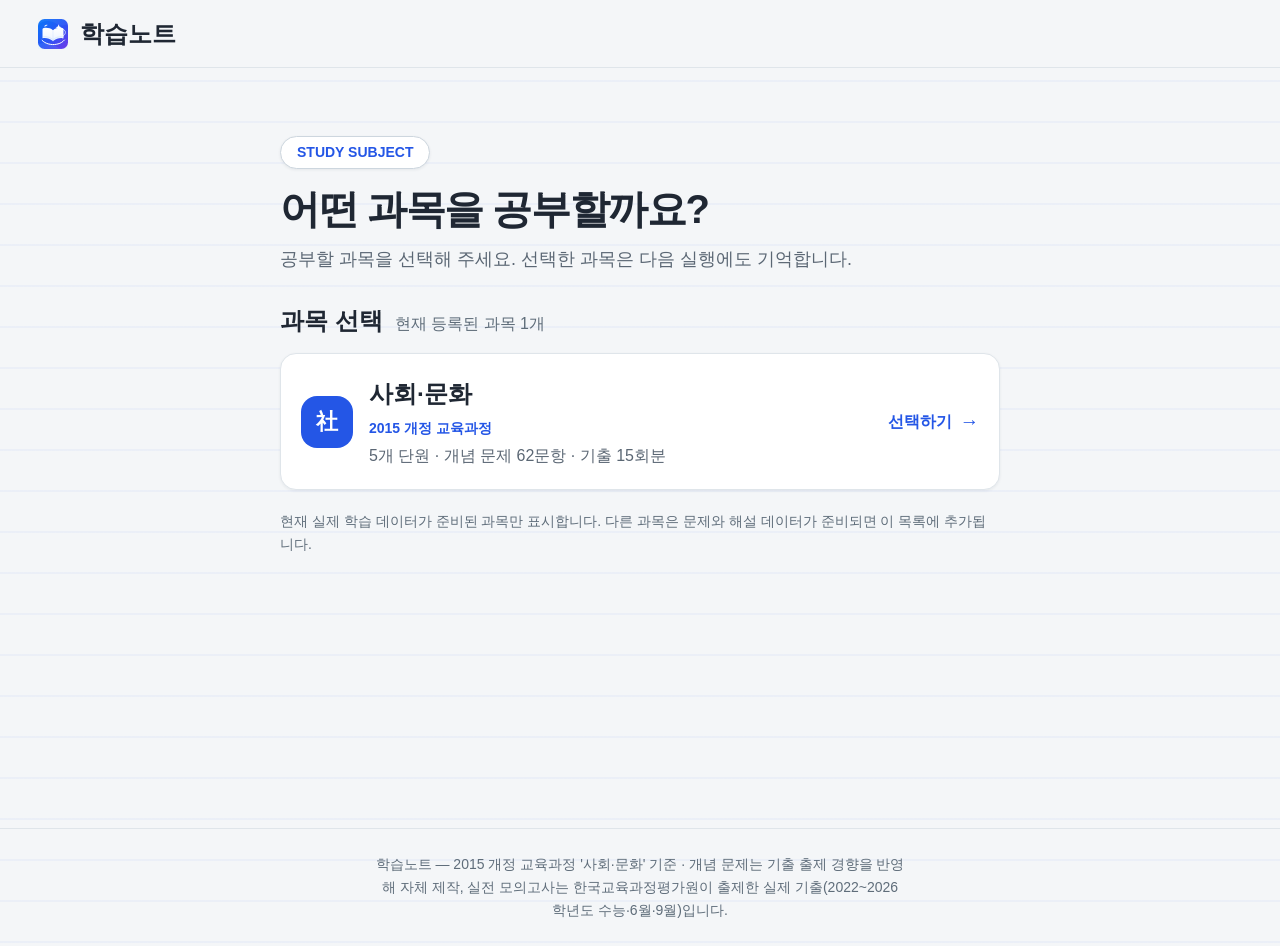
==== index.html @ f1887c7b "Build standalone local study app" ====
<!DOCTYPE html>
<html lang="ko">
<head>
<meta charset="UTF-8" />
<meta name="viewport" content="width=device-width, initial-scale=1.0" />
<title>학습노트</title>
<meta name="app-runtime" content="local-static-files-no-network-api" />
<meta name="description" content="사회·문화 수능 대비 단원별 개념 문제 연습 사이트. 기출 스타일 5지선다 문제와 상세 해설, 오답 노트, 단원별 개념 정리 제공." />
<meta name="theme-color" content="#2456E6" />
<meta name="application-name" content="학습노트" />
<meta name="mobile-web-app-capable" content="yes" />
<meta name="apple-mobile-web-app-capable" content="yes" />
<meta name="apple-mobile-web-app-title" content="학습노트" />
<link rel="icon" type="image/svg+xml" href="assets/app-icon.svg" />
<link rel="apple-touch-icon" href="assets/app-icon-192.png" />
<link rel="manifest" href="manifest.webmanifest?v=20261116-name-2" />
<link rel="stylesheet" href="css/style.css" />
</head>
<body>
<a class="skip" href="#main">본문으로 건너뛰기</a>
<header class="site-header">
  <div class="header-inner">
    <a class="logo" href="#" data-nav="home" aria-label="홈으로">
      <img src="assets/app-icon.svg" width="30" height="30" alt="" aria-hidden="true" />
      <span class="logo-text">학습노트</span>
    </a>
    <nav class="gnb" aria-label="주요 메뉴">
      <button class="gnb-btn" data-nav="home" type="button">문제 풀기</button>
      <button class="gnb-btn" data-nav="subject-select" type="button">과목 변경</button>
      <button class="gnb-btn" data-nav="exam" type="button">실전 모의고사</button>
      <button class="gnb-btn" data-nav="game" type="button">지식의 탑</button>
      <button class="gnb-btn" data-nav="concepts" type="button">개념 정리</button>
      <button class="gnb-btn" data-nav="wrong" type="button">오답 노트 <span class="wrong-count" id="wrongCountBadge" hidden>0</span></button>
    </nav>
  </div>
</header>

<main id="main" class="container">
  <!-- 첫 진입 과목 선택 -->
  <section id="view-subject-select" class="view" aria-label="과목 선택" hidden></section>
  <!-- 홈: 단원 선택 -->
  <section id="view-home" class="view" aria-label="홈"></section>
  <!-- 퀴즈 진행 -->
  <section id="view-quiz" class="view" aria-label="문제 풀이" hidden></section>
  <!-- 결과 -->
  <section id="view-result" class="view" aria-label="결과" hidden></section>
  <!-- 실전 모의고사: 시험지 목록 -->
  <section id="view-exam" class="view" aria-label="실전 모의고사" hidden></section>
  <!-- 실전 모의고사: 응시 -->
  <section id="view-examrun" class="view" aria-label="모의고사 응시" hidden></section>
  <!-- 실전 모의고사: 결과 -->
  <section id="view-examresult" class="view" aria-label="모의고사 결과" hidden></section>
  <!-- 학습 게임: 지식의 탑 -->
  <section id="view-game" class="view" aria-label="지식의 탑 게임" hidden></section>
  <!-- 개념 정리 -->
  <section id="view-concepts" class="view" aria-label="개념 정리" hidden></section>
  <!-- 오답 노트 -->
  <section id="view-wrong" class="view" aria-label="오답 노트" hidden></section>
</main>

<footer class="site-footer">
  <p>학습노트 — 2015 개정 교육과정 '사회·문화' 기준 · 개념 문제는 기출 출제 경향을 반영해 자체 제작, 실전 모의고사는 한국교육과정평가원이 출제한 실제 기출(2022~2026학년도 수능·6월·9월)입니다.</p>
</footer>

<script src="courses/social-culture/content.js"></script>
<script src="js/course-registry.js"></script>
<script src="js/data.js"></script>
<script src="courses/social-culture/assessments.js"></script>
<script src="js/exams.js"></script>
<script src="js/storage.js"></script>
<script src="js/predict.js"></script>
<script src="js/assessment-engine.js"></script>
<script src="js/game.js"></script>
<script src="js/pen-tools.js?v=20261117-ai-report-1"></script>
<script src="js/exam-app.js?v=20261117-manual-grade-1"></script>
<script src="js/app.js"></script>
<script>
if ('serviceWorker' in navigator && (location.protocol === 'https:' || location.hostname === 'localhost' || location.hostname === '127.0.0.1')) {
  window.addEventListener('load', () => {
    navigator.serviceWorker.register('./service-worker.js', { scope: './' })
      .catch(error => console.warn('[PWA] Service worker registration failed:', error));
  }, { once: true });
}
</script>
</body>
</html>
---- css/style.css ----
/* ─── 사회문화 연습장 — 노트형 학습 사이트 테마 ───
   종이 노트 + 형광펜 콘셉트 (연습장 감성) */

:root {
  --text-xs: clamp(0.75rem, 0.7rem + 0.25vw, 0.875rem);
  --text-sm: clamp(0.875rem, 0.8rem + 0.35vw, 1rem);
  --text-base: clamp(1rem, 0.95rem + 0.25vw, 1.125rem);
  --text-lg: clamp(1.125rem, 1rem + 0.75vw, 1.5rem);
  --text-xl: clamp(1.5rem, 1.2rem + 1.25vw, 2.25rem);

  --space-1: 0.25rem; --space-2: 0.5rem; --space-3: 0.75rem;
  --space-4: 1rem; --space-5: 1.25rem; --space-6: 1.5rem;
  --space-8: 2rem; --space-10: 2.5rem; --space-12: 3rem; --space-16: 4rem;

  /* 노트 페이퍼 톤 */
  --color-bg: #f4f6f8;          /* 노트 뒷면 */
  --color-surface: #ffffff;      /* 종이 */
  --color-surface-2: #fbfcfd;
  --color-surface-offset: #eef1f4;
  --color-divider: #dfe5ea;
  --color-border: #cdd6de;
  --color-text: #1f2733;
  --color-text-muted: #5b6774;
  --color-text-faint: #5f6d7a;
  --color-text-inverse: #f8fafc;

  /* 형광펜 블루 */
  --color-primary: #2456e6;
  --color-primary-hover: #1c46c4;
  --color-primary-active: #16379b;
  --color-primary-highlight: #e3ecfe;

  --color-success: #1e7a3c;
  --color-success-highlight: #e0f3e6;
  --color-error: #c93838;
  --color-error-highlight: #fbe4e4;
  --color-wrong-badge: #c93838;

  --hl: #ffe57f;               /* 형광펜 노랑 */
  --hl-pink: #ffc0cb;
  --hl-green: #b7f0c2;

  --radius-sm: 0.375rem;
  --radius-md: 0.5rem;
  --radius-lg: 0.75rem;
  --radius-xl: 1rem;

  --transition-interactive: 180ms cubic-bezier(0.16, 1, 0.3, 1);
  --shadow-sm: 0 1px 3px rgba(31, 39, 51, 0.07);
  --shadow-md: 0 4px 14px rgba(31, 39, 51, 0.09);
  --shadow-lg: 0 12px 34px rgba(31, 39, 51, 0.14);

  --content-default: 860px;
  --site-header-height: 68px;
}

/* ─── 기본 스타일 ─── */
*, *::before, *::after { box-sizing: border-box; margin: 0; padding: 0; }
[hidden] { display: none !important; }

html {
  -webkit-text-size-adjust: none; text-size-adjust: none;
  -webkit-font-smoothing: antialiased; -moz-osx-font-smoothing: grayscale;
  text-rendering: optimizeLegibility;
  scroll-padding-top: var(--site-header-height);
}

body {
  min-height: 100dvh;
  padding-top: var(--site-header-height);
  line-height: 1.65;
  font-family: 'Pretendard Variable', Pretendard, -apple-system, 'Apple SD Gothic Neo', 'Malgun Gothic', sans-serif;
  font-size: var(--text-base);
  color: var(--color-text);
  background-color: var(--color-bg);
  /* 노트 줄무늬 */
  background-image: repeating-linear-gradient(
    transparent, transparent 39px,
    rgba(36, 86, 230, 0.045) 39px, rgba(36, 86, 230, 0.045) 41px
  );
}

img, svg { display: block; max-width: 100%; }
button { cursor: pointer; background: none; border: none; font: inherit; color: inherit; }
ul { list-style: none; }
h1, h2, h3, h4 { text-wrap: balance; line-height: 1.2; }
p, li, figcaption { text-wrap: pretty; }

:focus-visible { outline: 2px solid var(--color-primary); outline-offset: 3px; border-radius: var(--radius-sm); }

::selection { background: var(--hl); color: var(--color-text); }

.skip {
  position: absolute; left: -9999px; top: 0;
  background: var(--color-primary); color: #fff;
  padding: var(--space-2) var(--space-4); border-radius: var(--radius-sm);
  z-index: 100;
}
.skip:focus { left: var(--space-4); top: var(--space-4); }

@media (prefers-reduced-motion: reduce) {
  *, *::before, *::after {
    animation-duration: 0.01ms !important;
    animation-iteration-count: 1 !important;
    transition-duration: 0.01ms !important;
  }
}

/* ─── 헤더 ─── */
.site-header {
  /* 문서 스크롤 및 터치 제스처와 분리해 앱 상단바를 항상 같은 위치에 고정합니다. */
  position: fixed; inset: 0 0 auto; width: 100%; height: var(--site-header-height);
  z-index: 50;
  background: rgba(244, 246, 248, 0.96);
  backdrop-filter: blur(10px);
  border-bottom: 1px solid var(--color-divider);
}
.header-inner {
  width: 100%; max-width: 1440px; height: 100%;
  margin: 0 auto; padding: var(--space-3) clamp(16px, 3vw, 40px);
  display: flex; align-items: center; justify-content: space-between; gap: var(--space-4);
}
.logo { display: flex; flex: 0 0 auto; align-items: center; gap: var(--space-3); white-space: nowrap; text-decoration: none; color: inherit; }
.logo-text { white-space: nowrap; font-size: var(--text-lg); font-weight: 800; letter-spacing: -0.01em; }
.logo-text em { font-style: normal; color: var(--color-primary); }

.gnb { display: flex; flex: 1 1 auto; min-width: 0; justify-content: flex-end; flex-wrap: nowrap; gap: 4px; }
.gnb-btn {
  flex: 0 0 auto; white-space: nowrap;
  padding: var(--space-2) clamp(8px, 0.9vw, 14px);
  border-radius: var(--radius-full, 9999px);
  font-size: clamp(0.78rem, 0.9vw, 1rem); font-weight: 600; color: var(--color-text-muted);
  transition: all var(--transition-interactive);
}
.gnb-btn:hover { background: var(--color-primary-highlight); color: var(--color-primary); transform: translateY(-1px) scale(1.015); }
.gnb-btn.active { background: var(--color-primary); color: #fff; }

.wrong-count {
  display: inline-flex; align-items: center; justify-content: center;
  min-width: 1.4em; height: 1.4em; padding: 0 0.3em;
  background: var(--color-wrong-badge); color: #fff;
  border-radius: 9999px; font-size: var(--text-xs); font-weight: 700;
  vertical-align: 2px; margin-left: var(--space-1);
}

/* ─── 레이아웃 ─── */
.container {
  max-width: var(--content-default);
  margin: 0 auto;
  padding: var(--space-8) var(--space-5) var(--space-16);
  min-height: calc(100dvh - 140px);
}
.view { animation: viewIn 240ms cubic-bezier(0.16, 1, 0.3, 1); }
@keyframes viewIn { from { opacity: 0; transform: translateY(8px); } to { opacity: 1; transform: none; } }

/* ─── 첫 진입 과목 선택 ─── */
.subject-pick-page { max-width: 720px; margin: 0 auto; padding: clamp(12px, 4vh, 36px) 0; }
.subject-pick-page > .hero-kicker { margin-bottom: var(--space-4); }
.subject-pick-page h1 { font-size: clamp(1.8rem, 4vw, 2.5rem); font-weight: 850; letter-spacing: -0.035em; margin-bottom: var(--space-3); }
.subject-pick-description { color: var(--color-text-muted); margin-bottom: var(--space-8); }
.subject-pick-grid { display: grid; grid-template-columns: 1fr; gap: var(--space-3); }
.subject-pick-button {
  display: flex; align-items: center; gap: var(--space-4); width: 100%; min-height: 104px;
  padding: var(--space-5); text-align: left; color: var(--color-text);
  background: var(--color-surface); border: 1px solid var(--color-divider);
  border-radius: var(--radius-xl); box-shadow: var(--shadow-sm); cursor: pointer;
  transition: transform var(--transition-interactive), box-shadow var(--transition-interactive), border-color var(--transition-interactive), background var(--transition-interactive);
}
.subject-pick-button:hover, .subject-pick-button:focus-visible {
  border-color: var(--color-primary); background: var(--color-primary-highlight); box-shadow: var(--shadow-md);
  transform: translateY(-1px) scale(1.015);
}
.subject-pick-mark {
  display: inline-flex; flex: 0 0 52px; width: 52px; height: 52px; align-items: center; justify-content: center;
  color: #fff; background: var(--color-primary); border-radius: 16px; font-size: 1.35rem; font-weight: 850;
}
.subject-pick-copy { display: grid; gap: 3px; min-width: 0; }
.subject-pick-copy strong { font-size: var(--text-lg); font-weight: 800; }
.subject-pick-copy small { color: var(--color-primary); font-size: var(--text-xs); font-weight: 700; }
.subject-pick-copy > span { color: var(--color-text-muted); font-size: var(--text-sm); }
.subject-pick-action { display: inline-flex; align-items: center; gap: 8px; margin-left: auto; white-space: nowrap; color: var(--color-primary); font-size: var(--text-sm); font-weight: 800; }
.subject-pick-action > span { font-size: 1.2em; }
.subject-pick-footnote { margin-top: var(--space-5); color: var(--color-text-faint); font-size: var(--text-xs); }

/* ─── 홈 화면 ─── */
.hero { margin-bottom: var(--space-10); }
.hero-kicker {
  display: inline-flex; align-items: center; gap: var(--space-2);
  background: #fff; border: 1px solid var(--color-border);
  padding: var(--space-1) var(--space-4); border-radius: 9999px;
  font-size: var(--text-xs); font-weight: 700; color: var(--color-primary);
  box-shadow: var(--shadow-sm); margin-bottom: var(--space-4);
}
.hero h1 {
  font-size: var(--text-xl); font-weight: 800; letter-spacing: -0.02em;
  margin-bottom: var(--space-3); max-width: 24ch;
}
.hero p { color: var(--color-text-muted); max-width: 52ch; }

.stat-strip {
  display: grid; grid-template-columns: repeat(3, 1fr); gap: var(--space-3);
  margin-bottom: var(--space-10);
}
.stat-card {
  background: var(--color-surface); border: 1px solid var(--color-divider);
  border-radius: var(--radius-lg); padding: var(--space-4) var(--space-5);
  box-shadow: var(--shadow-sm);
}
.stat-label { font-size: var(--text-xs); font-weight: 600; color: var(--color-text-faint); }
.stat-value { font-size: var(--text-lg); font-weight: 800; margin-top: var(--space-1); }
.stat-value .accent { color: var(--color-primary); }

.section-head { display: flex; align-items: baseline; gap: var(--space-3); margin-bottom: var(--space-4); }
.section-head h2 { font-size: var(--text-lg); font-weight: 800; }
.section-head span { font-size: var(--text-sm); color: var(--color-text-faint); }

.unit-grid { display: grid; gap: var(--space-4); }
.unit-card {
  position: relative;
  background: var(--color-surface);
  border: 1px solid var(--color-divider);
  border-radius: var(--radius-lg);
  padding: var(--space-5) var(--space-6);
  box-shadow: var(--shadow-sm);
  transition: transform var(--transition-interactive), box-shadow var(--transition-interactive), border-color var(--transition-interactive);
  overflow: hidden;
}
.unit-card::before {
  content: ''; position: absolute; inset: 0 auto 0 0; width: 4px;
  background: var(--unit-accent, var(--color-primary));
}
.unit-card:hover { transform: translateY(-2px) scale(1.012); box-shadow: var(--shadow-md); border-color: var(--color-primary-highlight); }
.unit-top { display: flex; align-items: center; justify-content: space-between; gap: var(--space-3); }
.unit-num { font-size: var(--text-xs); font-weight: 800; color: var(--color-text-faint); letter-spacing: 0.08em; }
.unit-name { font-size: var(--text-lg); font-weight: 800; margin-top: var(--space-1); }
.unit-desc { font-size: var(--text-sm); color: var(--color-text-muted); margin-top: var(--space-2); }
.unit-meta { display: flex; align-items: center; gap: var(--space-3); margin-top: var(--space-4); flex-wrap: wrap; }
.unit-qcount {
  font-size: var(--text-xs); font-weight: 700; color: var(--color-text-muted);
  background: var(--color-surface-offset); padding: var(--space-1) var(--space-3);
  border-radius: 9999px;
}
.unit-actions { display: flex; gap: var(--space-2); margin-left: auto; }

.btn {
  display: inline-flex; align-items: center; justify-content: center; gap: var(--space-2);
  padding: var(--space-2) var(--space-5);
  border-radius: var(--radius-md);
  font-size: var(--text-sm); font-weight: 700;
  transition: all var(--transition-interactive);
}
.btn-primary { background: var(--color-primary); color: #fff; box-shadow: var(--shadow-sm); }
.btn-primary:hover { background: var(--color-primary-hover); transform: translateY(-1px) scale(1.015); }
.btn-ghost { border: 1.5px solid var(--color-border); color: var(--color-text-muted); background: var(--color-surface); }
.btn-ghost:hover { border-color: var(--color-primary); color: var(--color-primary); transform: translateY(-1px) scale(1.015); }
.btn:disabled { opacity: 0.45; cursor: not-allowed; transform: none; }

.unit-accuracy { font-size: var(--text-xs); color: var(--color-text-faint); font-weight: 600; }
.unit-accuracy .bar {
  display: inline-block; width: 72px; height: 6px;
  background: var(--color-surface-offset); border-radius: 3px;
  margin-left: var(--space-2); vertical-align: 2px; overflow: hidden;
}
.unit-accuracy .bar i {
  display: block; height: 100%; border-radius: 3px;
  background: var(--unit-accent, var(--color-primary));
}

/* ─── 퀴즈 화면 ─── */
.quiz-topbar {
  display: flex; align-items: center; justify-content: space-between;
  gap: var(--space-4); margin-bottom: var(--space-5); flex-wrap: wrap;
}
.quiz-info { display: flex; align-items: center; gap: var(--space-3); flex-wrap: wrap; }
.quiz-tag {
  font-size: var(--text-xs); font-weight: 700;
  background: var(--color-primary-highlight); color: var(--color-primary);
  padding: var(--space-1) var(--space-3); border-radius: 9999px;
}
.quiz-tag.error-mode { background: var(--color-error-highlight); color: var(--color-error); }
.quiz-topic { font-size: var(--text-sm); font-weight: 600; color: var(--color-text-muted); }
.quiz-exit { font-size: var(--text-sm); font-weight: 600; color: var(--color-text-faint); padding: var(--space-1) var(--space-3); border-radius: var(--radius-sm); }
.quiz-exit:hover { color: var(--color-error); background: var(--color-error-highlight); }

.progress-row { display: flex; align-items: center; gap: var(--space-4); margin-bottom: var(--space-6); }
.progress-track {
  flex: 1; height: 10px; border-radius: 5px;
  background: var(--color-surface-offset); overflow: hidden;
}
.progress-fill {
  height: 100%; border-radius: 5px;
  background: linear-gradient(90deg, var(--color-primary), #5b84ff);
  transition: width 400ms cubic-bezier(0.16, 1, 0.3, 1);
}
.progress-count { font-size: var(--text-sm); font-weight: 800; font-variant-numeric: tabular-nums; white-space: nowrap; }

.q-card {
  background: var(--color-surface);
  border: 1px solid var(--color-divider);
  border-radius: var(--radius-xl);
  padding: var(--space-8);
  box-shadow: var(--shadow-md);
}
.q-head { display: flex; align-items: center; gap: var(--space-3); margin-bottom: var(--space-4); flex-wrap: wrap; }
.q-num { font-size: var(--text-xs); font-weight: 800; color: var(--color-primary); letter-spacing: 0.06em; }
.q-diff { display: flex; gap: 3px; align-items: center; }
.q-diff i { width: 8px; height: 8px; border-radius: 2px; background: var(--color-surface-offset); }
.q-diff i.on { background: var(--color-primary); }
.q-diff-label { font-size: var(--text-xs); color: var(--color-text-faint); font-weight: 600; margin-left: 2px; }

.q-text { font-size: var(--text-base); font-weight: 600; line-height: 1.7; }
.pen-input-hint { font-size: var(--text-xs); color: var(--color-text-faint); }
.pen-tool:disabled { opacity: .4; cursor: not-allowed; }
@media (max-width: 640px) {
  .pen-bar { gap: 6px; }
  .pen-tool { padding: 6px 10px; }
  .pen-input-hint { flex-basis: 100%; }
}
.q-text u { text-decoration-color: var(--color-error); text-decoration-thickness: 2px; text-underline-offset: 3px; }
.q-text mark { background: var(--hl); padding: 0 2px; border-radius: 2px; }

.boogi {
  background: var(--color-surface-2);
  border: 1px dashed var(--color-border);
  border-radius: var(--radius-md);
  padding: var(--space-4) var(--space-5);
  margin: var(--space-4) 0 var(--space-5);
  font-size: var(--text-sm);
}
.boogi ul { padding-left: 0; margin-top: var(--space-2); display: grid; gap: var(--space-1); }
.boogi ul li { padding-left: 1.1em; position: relative; }
.boogi ul li::before { content: '·'; position: absolute; left: 0; font-weight: 800; color: var(--color-primary); }

.choices { display: grid; gap: var(--space-2); margin-top: var(--space-5); }
.choice {
  display: flex; align-items: flex-start; gap: var(--space-3);
  width: 100%; text-align: left;
  padding: var(--space-4) var(--space-5);
  background: var(--color-surface-2);
  border: 1.5px solid var(--color-divider);
  border-radius: var(--radius-md);
  font-size: var(--text-sm); font-weight: 500; line-height: 1.6;
  transition: all var(--transition-interactive);
}
.choice:hover:not(:disabled) {
  border-color: var(--color-primary);
  background: var(--color-primary-highlight);
  color: var(--color-text);
  transform: translateY(-1px) scale(1.025);
  box-shadow: 0 6px 16px rgba(36, 86, 230, 0.18);
}
.choice:disabled { cursor: default; }
.choice-num {
  flex-shrink: 0; width: 1.7em; height: 1.7em;
  display: inline-flex; align-items: center; justify-content: center;
  border-radius: 50%; background: var(--color-surface-offset);
  font-size: var(--text-xs); font-weight: 800; color: var(--color-text-muted);
  transition: all var(--transition-interactive);
}
.choice.correct {
  border-color: var(--color-success); background: var(--color-success-highlight);
}
.choice.correct .choice-num { background: var(--color-success); color: #fff; }
.choice.wrong {
  border-color: var(--color-error); background: var(--color-error-highlight);
}
.choice.wrong .choice-num { background: var(--color-error); color: #fff; }
.choice.dimmed { opacity: 0.55; }

.expl {
  margin-top: var(--space-5);
  border-radius: var(--radius-md);
  padding: var(--space-5) var(--space-6);
  animation: viewIn 240ms cubic-bezier(0.16, 1, 0.3, 1);
}
.expl.correct-expl { background: var(--color-success-highlight); border: 1px solid #bfe4ca; }
.expl.wrong-expl { background: var(--color-error-highlight); border: 1px solid #f0c4c4; }
.expl-head {
  display: flex; align-items: center; gap: var(--space-2);
  font-weight: 800; font-size: var(--text-sm); margin-bottom: var(--space-2);
}
.expl.correct-expl .expl-head { color: var(--color-success); }
.expl.wrong-expl .expl-head { color: var(--color-error); }
.expl-body { font-size: var(--text-sm); color: var(--color-text); line-height: 1.7; }

.quiz-nav { display: flex; justify-content: flex-end; gap: var(--space-3); margin-top: var(--space-6); }

/* ─── 결과 화면 ─── */
.result-hero {
  background: var(--color-surface); border: 1px solid var(--color-divider);
  border-radius: var(--radius-xl); padding: var(--space-10);
  text-align: center; box-shadow: var(--shadow-md); margin-bottom: var(--space-8);
}
.result-score { font-size: clamp(3rem, 8vw, 4.5rem); font-weight: 900; letter-spacing: -0.03em; color: var(--color-primary); line-height: 1; }
.result-score small { font-size: 0.4em; font-weight: 700; color: var(--color-text-faint); }
.result-msg { font-size: var(--text-lg); font-weight: 800; margin-top: var(--space-4); }
.result-sub { font-size: var(--text-sm); color: var(--color-text-muted); margin-top: var(--space-2); }
.result-actions { display: flex; justify-content: center; gap: var(--space-3); margin-top: var(--space-8); flex-wrap: wrap; }

.result-table { width: 100%; border-collapse: collapse; font-size: var(--text-sm); }
.result-table th, .result-table td {
  padding: var(--space-3) var(--space-4); text-align: left;
  border-bottom: 1px solid var(--color-divider);
}
.result-table th { font-size: var(--text-xs); font-weight: 700; color: var(--color-text-faint); }
.result-table .ok { color: var(--color-success); font-weight: 700; }
.result-table .no { color: var(--color-error); font-weight: 700; }

/* ─── 개념 정리 ─── */
.concept-tabs { display: flex; gap: var(--space-2); flex-wrap: wrap; margin-bottom: var(--space-6); }
.ctab {
  padding: var(--space-2) var(--space-4); border-radius: 9999px;
  font-size: var(--text-sm); font-weight: 700; color: var(--color-text-muted);
  border: 1.5px solid var(--color-divider); background: var(--color-surface);
  transition: all var(--transition-interactive);
}
.ctab:hover { border-color: var(--color-primary); color: var(--color-primary); transform: translateY(-1px) scale(1.015); }
.ctab.active { background: var(--color-primary); border-color: var(--color-primary); color: #fff; }

.term-grid { display: grid; grid-template-columns: repeat(auto-fill, minmax(320px, 1fr)); gap: var(--space-4); }
.term-card {
  background: var(--color-surface); border: 1px solid var(--color-divider);
  border-radius: var(--radius-lg); padding: var(--space-5) var(--space-6);
  box-shadow: var(--shadow-sm);
}
.term-card dt { font-weight: 800; font-size: var(--text-base); margin-bottom: var(--space-2); }
.term-card dt::before { content: '✎ '; color: var(--color-primary); }
.term-card dd { font-size: var(--text-sm); color: var(--color-text-muted); line-height: 1.7; }
.term-card dd mark { background: var(--hl); padding: 0 2px; border-radius: 2px; }

/* ─── 오답 노트 ─── */
.empty-state {
  text-align: center; padding: var(--space-16) var(--space-6);
  background: var(--color-surface); border: 1px dashed var(--color-border);
  border-radius: var(--radius-xl); color: var(--color-text-muted);
}
.empty-state strong { display: block; font-size: var(--text-lg); color: var(--color-text); margin-bottom: var(--space-2); }

.wrong-list { display: grid; gap: var(--space-4); }
.wrong-item {
  background: var(--color-surface); border: 1px solid var(--color-divider);
  border-radius: var(--radius-lg); padding: var(--space-5) var(--space-6);
  box-shadow: var(--shadow-sm);
}
.wrong-item-head { display: flex; align-items: center; gap: var(--space-3); flex-wrap: wrap; margin-bottom: var(--space-2); }
.wrong-q { font-size: var(--text-sm); font-weight: 600; line-height: 1.6; }
.wrong-tries { font-size: var(--text-xs); font-weight: 700; color: var(--color-error); background: var(--color-error-highlight); padding: 2px 10px; border-radius: 9999px; }
.wrong-actions { display: flex; gap: var(--space-2); margin-top: var(--space-4); flex-wrap: wrap; }
.wrong-actions .btn { padding: var(--space-1) var(--space-4); font-size: var(--text-xs); }

/* ─── 푸터 ─── */
.site-footer {
  border-top: 1px solid var(--color-divider);
  padding: var(--space-6) var(--space-5);
  text-align: center;
}
.site-footer p { font-size: var(--text-xs); color: var(--color-text-faint); margin: 0 auto; max-width: 68ch; }

/* 두 줄 헤더가 필요한 태블릿/모바일의 고정 높이입니다. */
@media (max-width: 980px) {
  :root { --site-header-height: 116px; }
}

/* 넓은 태블릿/좁은 데스크톱에서는 로고와 메뉴를 분리해 텍스트가 눌리지 않게 합니다. */
@media (max-width: 980px) and (min-width: 641px) {
  .header-inner { flex-direction: column; align-items: stretch; gap: var(--space-2); }
  .logo { justify-content: center; }
  .gnb { justify-content: flex-start; overflow-x: auto; -webkit-overflow-scrolling: touch; scrollbar-width: none; padding-bottom: 2px; }
  .gnb::-webkit-scrollbar { display: none; }
  .gnb-btn { padding: var(--space-2) var(--space-3); font-size: var(--text-xs); }
}

/* ─── 반응형 ─── */
@media (max-width: 640px) {
  .header-inner { flex-direction: column; align-items: stretch; gap: var(--space-2); }
  .logo { justify-content: center; }
  .gnb { justify-content: flex-start; flex-wrap: nowrap; overflow-x: auto; -webkit-overflow-scrolling: touch; scrollbar-width: none; padding-bottom: 2px; }
  .gnb::-webkit-scrollbar { display: none; }
  .gnb-btn { white-space: nowrap; flex: 0 0 auto; padding: var(--space-2) var(--space-3); font-size: var(--text-xs); }
  .container { padding: var(--space-6) var(--space-4) var(--space-12); }
  .stat-strip { grid-template-columns: 1fr; }
  .q-card { padding: var(--space-5) var(--space-4); }
  .unit-actions { margin-left: 0; }
  .progress-count { font-size: var(--text-xs); }
}

/* ─── 실전 모의고사 ─── */
.exam-banner {
  display: flex; align-items: center; gap: var(--space-4); flex-wrap: wrap;
  background: linear-gradient(120deg, #1d3fa0, #2456e6 55%, #3b6ef5);
  color: #fff; border-radius: var(--radius-lg);
  padding: var(--space-5) var(--space-6); margin: var(--space-6) 0 0;
  text-decoration: none; box-shadow: 0 6px 18px rgba(36, 86, 230, 0.28);
  transition: transform 0.15s ease, box-shadow 0.15s ease;
}
.exam-banner:hover { transform: translateY(-1px) scale(1.012); box-shadow: 0 8px 20px rgba(36, 86, 230, 0.30); }
.eb-badge { background: rgba(255,255,255,0.18); border: 1px solid rgba(255,255,255,0.35); padding: 2px 10px; border-radius: 999px; font-size: var(--text-xs); font-weight: 700; letter-spacing: 0.02em; }
.eb-title { font-weight: 800; font-size: var(--text-base); }
.eb-cta { margin-left: auto; font-weight: 700; font-size: var(--text-sm); }

.exam-hero { background: linear-gradient(135deg, #10265e, #1c46c4); color: #fff; border-radius: var(--radius-lg); padding: var(--space-8) var(--space-8); }
.exam-hero .hero-kicker { color: #bcd0ff; }
.exam-hero p { color: #dbe6ff; }

.exam-year-row { margin-bottom: var(--space-6); }
.exam-year { font-size: var(--text-base); font-weight: 800; color: var(--color-text); margin-bottom: var(--space-3); }
.exam-cards { display: grid; grid-template-columns: repeat(auto-fit, minmax(200px, 1fr)); gap: var(--space-3); }
.exam-card {
  display: flex; flex-direction: column; align-items: flex-start; gap: 4px; text-align: left;
  background: var(--color-surface); border: 1px solid var(--color-border); border-radius: var(--radius-md);
  padding: var(--space-4); cursor: pointer; font: inherit; color: var(--color-text);
  transition: border-color 0.15s ease, box-shadow 0.15s ease, transform 0.15s ease;
}
.exam-card:hover { border-color: var(--color-primary); box-shadow: 0 4px 14px rgba(31, 39, 51, 0.08); transform: translateY(-1px) scale(1.015); }
.exam-card-kind { font-size: var(--text-xs); font-weight: 700; color: var(--color-primary); background: var(--color-primary-highlight); padding: 2px 8px; border-radius: 999px; }
.exam-card-title { font-weight: 800; font-size: var(--text-base); }
.exam-card-meta { font-size: var(--text-xs); color: var(--color-text-muted); }
.exam-card-meta b { color: var(--color-success); }
.exam-src-note { font-size: var(--text-xs); color: var(--color-text-faint); margin-top: var(--space-4); }

.exam-run-top { display: flex; align-items: center; justify-content: space-between; gap: var(--space-3); flex-wrap: wrap; margin-bottom: var(--space-3); }
.exam-run-info { display: flex; align-items: center; gap: var(--space-3); flex-wrap: wrap; }
.exam-run-q { font-weight: 800; font-size: var(--text-base); color: var(--color-text-muted); font-variant-numeric: tabular-nums; }
.exam-run-right { display: flex; align-items: center; gap: var(--space-3); }
.exam-timer { font-weight: 800; font-size: var(--text-lg); font-variant-numeric: tabular-nums; background: var(--color-surface); border: 1px solid var(--color-border); border-radius: var(--radius-md); padding: 4px 12px; }
.exam-timer.warn { color: #b45309; border-color: #f59e0b; background: #fffbeb; }
.exam-timer.danger { color: var(--color-error); border-color: var(--color-error); background: var(--color-error-highlight); }
.exam-tag { background: #10265e !important; color: #fff !important; }

.exam-progress { margin-bottom: var(--space-4); }

.exam-qcard { background: var(--color-surface); border: 1px solid var(--color-border); border-radius: var(--radius-lg); padding: var(--space-4); }
.exam-qimg { display: block; width: 100%; max-width: 760px; margin: 0 auto; height: auto; border-radius: var(--radius-sm); }

.omr { display: grid; grid-template-columns: repeat(5, 1fr); gap: var(--space-2); max-width: 760px; margin: var(--space-4) auto 0; }
.omr-btn {
  display: flex; flex-direction: column; align-items: center; gap: 2px;
  background: var(--color-surface-2); border: 2px solid var(--color-border); border-radius: var(--radius-md);
  padding: var(--space-3) 4px; cursor: pointer; font: inherit; color: var(--color-text-muted);
  transition: transform 160ms cubic-bezier(0.16, 1, 0.3, 1), border-color 160ms ease, background-color 160ms ease, color 160ms ease, box-shadow 160ms ease;
}
.omr-btn:hover:not(:disabled) {
  border-color: var(--color-primary);
  background: var(--color-primary-highlight);
  color: var(--color-primary);
  transform: translateY(-1px) scale(1.025);
  box-shadow: 0 6px 16px rgba(36, 86, 230, 0.18);
}
.omr-btn.marked { border-color: var(--color-primary); background: var(--color-primary-highlight); color: var(--color-primary); font-weight: 800; }
.omr-num { font-size: var(--text-lg); line-height: 1; }
.omr-state { font-size: var(--text-xs); min-height: 1em; }

.exam-run-nav { display: flex; align-items: center; gap: var(--space-3); flex-wrap: wrap; margin-top: var(--space-4); }
.omr-grid { display: grid; grid-template-columns: repeat(10, 1fr); gap: 4px; flex: 1; min-width: 240px; }
.omr-cell {
  font: inherit; font-size: var(--text-xs); font-weight: 700; color: var(--color-text-muted);
  background: var(--color-surface); border: 1px solid var(--color-border); border-radius: 6px;
  padding: 6px 0; cursor: pointer; font-variant-numeric: tabular-nums;
  transition: transform 160ms cubic-bezier(0.16, 1, 0.3, 1), border-color 160ms ease, background-color 160ms ease, color 160ms ease, box-shadow 160ms ease;
}
.omr-cell:hover:not(:disabled) {
  border-color: var(--color-primary);
  background: var(--color-primary-highlight);
  color: var(--color-primary);
  transform: translateY(-1px) scale(1.02);
  box-shadow: 0 5px 14px rgba(36, 86, 230, 0.16);
}
.omr-cell.done { background: var(--color-primary-highlight); border-color: #9db8f5; color: var(--color-primary); }
.omr-cell.cur { background: var(--color-primary); border-color: var(--color-primary); color: #fff; }
.exam-submit-hint { font-size: var(--text-sm); color: var(--color-text-muted); margin-top: var(--space-3); }
.exam-submit-hint.warn2 { color: #b45309; font-weight: 600; }

.exam-result-hero { background: linear-gradient(135deg, #10265e, #1c46c4); color: #fff; }
.exam-result-hero .result-sub { color: #dbe6ff; }

.exam-review-list { display: flex; flex-direction: column; gap: var(--space-2); }
.exam-review { background: var(--color-surface); border: 1px solid var(--color-border); border-radius: var(--radius-md); overflow: hidden; }
.exam-review summary {
  display: flex; align-items: center; gap: var(--space-3); flex-wrap: wrap; cursor: pointer;
  padding: var(--space-3) var(--space-4); list-style: none; font-size: var(--text-sm);
}
.exam-review summary::-webkit-details-marker { display: none; }
.exam-review summary::after { content: '▾'; margin-left: auto; color: var(--color-text-faint); }
.exam-review[open] summary::after { content: '▴'; }
.er-num { font-weight: 800; font-size: var(--text-base); min-width: 2.2em; }
.er-verdict { font-size: var(--text-xs); font-weight: 700; padding: 2px 8px; border-radius: 999px; }
.er-verdict.ok { background: var(--color-success-highlight); color: var(--color-success); }
.er-verdict.no { background: var(--color-error-highlight); color: var(--color-error); }
.er-ans { color: var(--color-text-muted); }
.er-body { padding: 0 var(--space-4) var(--space-4); }
.er-note { font-size: var(--text-sm); color: var(--color-text-muted); margin-top: var(--space-3); }
.er-note b { color: var(--color-primary); font-size: var(--text-base); }
.exam-review.wrong-q { border-color: #f0b4b4; }

@media (max-width: 640px) {
  .omr { grid-template-columns: repeat(5, 1fr); }
  .omr-grid { grid-template-columns: repeat(10, 1fr); min-width: 0; }
  .exam-run-nav { flex-wrap: wrap; gap: var(--space-2); }
  .exam-run-nav .btn { flex: 1 1 calc(50% - var(--space-2)); }
  .omr-grid { order: 3; flex-basis: 100%; }
  .eb-cta { margin-left: 0; }
}

/* ───────────── 모의고사 확장: 도표 제외 · 예상 문제지 · 펜 필기 · 등급컷 ───────────── */

/* 도표 문항 제외 토글 */
.dopyo-toggle {
  display: flex; align-items: center; gap: var(--space-4); justify-content: space-between;
  background: var(--color-surface); border: 1px solid var(--color-border); border-radius: var(--radius-md);
  padding: var(--space-4) var(--space-5); margin-bottom: var(--space-8);
}
.dopyo-toggle.on { border-color: #9db8f5; background: var(--color-primary-highlight); }
.dt-text b { display: block; font-size: var(--text-base); margin-bottom: 2px; }
.dt-text span { font-size: var(--text-sm); color: var(--color-text-muted); }
.dt-switch {
  flex: 0 0 auto; width: 52px; height: 30px; border-radius: 999px; border: 1px solid var(--color-border);
  background: var(--color-surface-offset); position: relative; cursor: pointer; padding: 0; transition: background 0.15s;
}
.dt-knob {
  position: absolute; top: 3px; left: 3px; width: 22px; height: 22px; border-radius: 50%;
  background: #fff; border: 1px solid var(--color-border); transition: transform 0.15s;
}
.dopyo-toggle.on .dt-switch { background: var(--color-primary); border-color: var(--color-primary); }
.dopyo-toggle.on .dt-knob { transform: translateX(22px); border-color: transparent; }

/* 예상 모의고사 카드 */
.predict-cards { grid-template-columns: repeat(auto-fill, minmax(200px, 1fr)); }
.predict-card { border-style: dashed; }
.predict-sub { display: block; font-size: var(--text-xs); color: var(--color-text-faint); margin-top: 2px; }
.predict-note { background: var(--color-surface); border: 1px solid var(--color-border); border-radius: var(--radius-md); margin-top: var(--space-4); }
.predict-note summary { cursor: pointer; padding: var(--space-3) var(--space-4); font-size: var(--text-sm); font-weight: 700; list-style: none; }
.predict-note summary::-webkit-details-marker { display: none; }
.predict-note summary::after { content: '▾'; color: var(--color-text-faint); margin-left: var(--space-2); }
.predict-note[open] summary::after { content: '▴'; }
.pn-body { padding: 0 var(--space-4) var(--space-4); font-size: var(--text-sm); color: var(--color-text-muted); }
.pn-body p { margin-bottom: var(--space-3); }
.unit-freq { display: grid; gap: var(--space-2); margin-top: var(--space-2); }
.uf-row { display: grid; grid-template-columns: minmax(120px, 220px) 1fr 64px; align-items: center; gap: var(--space-3); }
.uf-name { font-size: var(--text-xs); color: var(--color-text); font-weight: 600; }
.uf-bar { height: 10px; background: var(--color-surface-offset); border-radius: 999px; overflow: hidden; }
.uf-fill { display: block; height: 100%; background: linear-gradient(90deg, #2456e6, #6d9bff); border-radius: 999px; }
.uf-val { font-size: var(--text-xs); color: var(--color-text-muted); text-align: right; font-variant-numeric: tabular-nums; }

/* 펜 필기 도구 */
.pen-bar { display: flex; align-items: center; gap: var(--space-2); flex-wrap: wrap; margin: var(--space-4) 0 var(--space-3); }
.pen-bar-label { font-size: var(--text-xs); font-weight: 800; color: var(--color-text-faint); margin-right: var(--space-1); }
.pen-tool {
  font: inherit; font-size: var(--text-xs); font-weight: 700; padding: 5px 12px; cursor: pointer;
  border: 1px solid var(--color-border); border-radius: 999px; background: var(--color-surface); color: var(--color-text-muted);
}
.pen-tool:hover { border-color: var(--color-primary); color: var(--color-primary); }
.pen-tool.active { background: var(--color-primary); border-color: var(--color-primary); color: #fff; }
.pen-palette { display: inline-flex; align-items: center; gap: 4px; padding: 2px 4px; border: 1px solid var(--color-border); border-radius: 999px; }
.pen-color { display: inline-grid; place-items: center; width: 28px; height: 28px; padding: 3px; border: 1px solid transparent; border-radius: 50%; background: transparent; cursor: pointer; }
.pen-color i { display: block; width: 16px; height: 16px; border: 1px solid #0002; border-radius: 50%; }
.pen-color.active { border-color: var(--color-primary); background: var(--color-primary-highlight); }
.pen-color:focus-visible { outline: 2px solid var(--color-primary); outline-offset: 2px; }
.view.pen-surface-root { position: relative; touch-action: pan-x pan-y; }
/* 펜이 퀴즈 화면 안에 있는 동안에만 펜 입력을 우선합니다.
   펜이 화면 밖으로 나가면 pan-x/pan-y가 복구되어 손가락 스크롤이 가능합니다. */
.view.pen-surface-root.pen-hover-input,
.view.pen-surface-root.pen-input-active {
  touch-action: none !important;
  overscroll-behavior: none !important;
  user-select: none !important;
  -webkit-user-select: none !important;
  -webkit-user-drag: none !important;
}
/* 펜으로 쓰는 중에는 해당 문제 영역만 터치 제스처와 텍스트 선택을 막습니다.
   html/body의 overflow는 건드리지 않아 sticky 상단바와 문서 스크롤 기준을 고정합니다. */
.pen-surface-root.pen-input-active,
.pen-surface-root.pen-input-active * {
  -webkit-user-drag: none !important;
}
.pen-surface-canvas { position: absolute; top: 0; left: 0; z-index: 20; display: block; pointer-events: none; }
.quiz-question-prompt { margin-bottom: var(--space-4); }
.pen-input-hint { flex-basis: 100%; }
.exam-qwrap { position: relative; }

/* 텍스트 문항 (예상 모의고사) */
.predict-card2 { padding: var(--space-5); }
.pq-head { display: flex; align-items: center; gap: var(--space-2); margin-bottom: var(--space-3); }
.pq-num { font-size: var(--text-lg); font-weight: 900; }
.pq-badje { font-size: var(--text-xs); font-weight: 700; padding: 2px 9px; border-radius: 999px; background: var(--color-surface-offset); color: var(--color-text-muted); }
.pq-badje.dopyo { background: #fff3d6; color: #92600a; }
.pq-badje.unit { background: var(--color-primary-highlight); color: var(--color-primary); }
.pq-q { font-size: var(--text-base); line-height: 1.75; margin-bottom: var(--space-4); }
.pq-choices { display: grid; gap: var(--space-2); }
.pq-choice {
  display: flex; gap: var(--space-3); align-items: flex-start; text-align: left; width: 100%;
  font: inherit; font-size: var(--text-sm); line-height: 1.6; padding: var(--space-3) var(--space-4);
  background: var(--color-surface-2); border: 1px solid var(--color-border); border-radius: var(--radius-sm);
  cursor: pointer; color: var(--color-text);
  transition: transform 160ms cubic-bezier(0.16, 1, 0.3, 1), border-color 160ms ease, background-color 160ms ease, color 160ms ease, box-shadow 160ms ease;
}
.pq-choice:hover:not(:disabled) {
  border-color: var(--color-primary);
  background: var(--color-primary-highlight);
  color: var(--color-text);
  transform: translateY(-2px) scale(1.025);
  box-shadow: 0 8px 20px rgba(36, 86, 230, 0.22);
}
.pq-choice.marked { border-color: var(--color-primary); background: var(--color-primary-highlight); }
.pq-clab { font-weight: 800; flex: 0 0 auto; color: var(--color-primary); }
.pq-choices.review .pq-choice { cursor: default; }
.pq-choices.review .pq-choice.correct { border-color: var(--color-success); background: var(--color-success-highlight); }
.pq-choices.review .pq-choice.wrong { border-color: var(--color-error); background: var(--color-error-highlight); }
.pq-expl { margin-top: var(--space-3); padding: var(--space-3) var(--space-4); background: var(--color-surface-offset); border-radius: var(--radius-sm); font-size: var(--text-sm); line-height: 1.7; }
.pq-expl b { color: var(--color-primary); }

/* 예상 문제지 안의 표 */
.ptable-wrap { overflow-x: auto; margin: var(--space-3) 0; }
.ptable { border-collapse: collapse; font-size: var(--text-sm); background: var(--color-surface); }
.ptable th, .ptable td { border: 1px solid var(--color-border); padding: 6px 14px; text-align: center; }
.ptable thead th { background: var(--color-surface-offset); font-weight: 700; }
.ptable tbody th { background: var(--color-surface-2); font-weight: 600; }
.ptable-note { font-size: var(--text-xs); color: var(--color-text-faint); margin-top: 2px; }

/* 등급컷 */
.grade-badge {
  display: inline-block; margin-top: var(--space-3); font-size: var(--text-sm); font-weight: 700;
  background: rgba(255, 255, 255, 0.16); border: 1px solid rgba(255, 255, 255, 0.4);
  color: #fff; padding: 6px 14px; border-radius: 999px;
}
.grade-badge b { font-size: var(--text-lg); }
.grade-note { font-weight: 500; opacity: 0.8; }
.cut-card { margin-top: var(--space-6); }
.cut-title { font-size: var(--text-lg); font-weight: 800; margin-bottom: var(--space-3); }
.cut-warn { font-size: var(--text-sm); color: #b45309; background: #fff7e6; border-radius: var(--radius-sm); padding: var(--space-2) var(--space-3); margin-bottom: var(--space-3); }
.cut-table { width: 100%; border-collapse: collapse; font-size: var(--text-sm); }
.cut-table th, .cut-table td { border: 1px solid var(--color-divider); padding: 7px 6px; text-align: center; font-variant-numeric: tabular-nums; }
.cut-table thead th { background: var(--color-surface-offset); font-weight: 700; }
.cut-table tbody th { background: var(--color-surface-2); }
.cut-table td.mine { background: var(--color-primary-highlight); color: var(--color-primary); font-weight: 800; }
.cut-src { font-size: var(--text-sm); color: var(--color-text-muted); margin-top: var(--space-3); }
.cut-src b { color: var(--color-primary); }
.cut-src.dim { color: var(--color-text-faint); font-size: var(--text-xs); }

/* 제외 문항 표시 */
.omr-cell.excl { background: var(--color-surface-offset); color: var(--color-text-faint); text-decoration: line-through; cursor: not-allowed; border-style: dashed; }
.omr-cell.excl:hover { border-color: var(--color-border); color: var(--color-text-faint); }
.excl-row td { color: var(--color-text-faint); background: var(--color-surface-2); }
.dim2 { color: var(--color-text-faint) !important; }
.exam-review.excl-q { opacity: 0.65; }
.er-verdict.dim2 { background: var(--color-surface-offset); }

@media (max-width: 640px) {
  .uf-row { grid-template-columns: 1fr 64px; grid-template-rows: auto auto; }
  .uf-name { grid-column: 1 / -1; }
  .cut-table { font-size: var(--text-xs); }
  .cut-table th, .cut-table td { padding: 5px 3px; }
  .pq-choice { padding: var(--space-3); }
}

/* ───────────── 지식의 탑 v3: true-black flat — 밤의 탑 ─────────────
   방향: taste-skill app sheet 'true-black-flat' (seed 347067631)
   검정 바탕 위 명도 단계(#000 → #111 → #1e1e1e)로만 층위를 만들고,
   색은 데이터(HP·치명타·골드·유물)에만. 카드에 테두리·그림자 없음. */

#view-game {
  --g-card: #111111;
  --g-raised: #1e1e1e;
  --g-well: #1a1a1a;
  --g-line: #2a2a2a;
  --g-text: #ffffff;
  --g-body: #e6e6e6;
  --g-muted: #c2c2c2;
  --g-faint: #949494;
  --g-amber: #f2b33d;   /* 골드·치명타·유물·오른 층 창 */
  --g-green: #3fc07a;   /* 탐구생 HP·정답 */
  --g-red: #e5484d;     /* 보스 HP·피해·광폭화 */
  background: #000;
  color: var(--g-body);
  border-radius: 24px;
  padding: 28px clamp(16px, 4vw, 40px) 40px;
}

/* ── 머리글 ── */
.game-head { display: flex; justify-content: space-between; align-items: flex-start; gap: var(--space-4); margin-bottom: var(--space-4); }
.game-title h1 { font-size: 22px; font-weight: 700; letter-spacing: -0.02em; color: var(--g-text); }
.game-title p { font-size: 13px; color: var(--g-faint); margin-top: 6px; max-width: 52ch; line-height: 1.6; }
.game-floor-badge { flex: 0 0 auto; background: var(--g-raised); border-radius: 16px; padding: 12px 20px; text-align: center; }
.game-floor-badge b { display: block; font-size: 20px; font-weight: 700; color: var(--g-amber); font-variant-numeric: tabular-nums; }
.game-floor-badge span { font-size: 12px; color: var(--g-muted); }

/* ── 탑 진행: 밤의 탑, 오른 층은 불이 켜진 창 ── */
.tower-track { display: flex; gap: 8px; overflow-x: auto; padding: 14px 0 20px; scrollbar-width: thin; scrollbar-color: #333 #000; }
.tt-node { flex: 0 0 auto; display: grid; gap: 5px; justify-items: center; min-width: 44px; }
.tt-glyph { width: 38px; height: 38px; border-radius: 10px; font-size: 14px; font-weight: 600; display: grid; place-items: center; font-variant-numeric: tabular-nums; }
.tt-node.done .tt-glyph { background: var(--g-amber); color: #000; }
.tt-node.cur .tt-glyph { background: var(--g-text); color: #000; }
.tt-node.lock .tt-glyph { background: var(--g-raised); color: var(--g-faint); }
.tt-n { font-size: 10px; color: var(--g-faint); font-variant-numeric: tabular-nums; }
.tt-node.done .tt-n, .tt-node.cur .tt-n { color: var(--g-muted); }

/* ── 본문 그리드: 전투 무대 + 사이드 ── */
.game-grid { display: grid; grid-template-columns: minmax(0, 1fr) 320px; gap: 14px; align-items: start; }

/* ── 전투 무대 ── */
.game-stage { background: var(--g-card); border-radius: 20px; padding: 24px; }
.stage-head { display: flex; align-items: baseline; gap: 10px; flex-wrap: wrap; }
.stage-tag { font-size: 12px; font-weight: 500; color: var(--g-muted); background: var(--g-raised); border-radius: 999px; padding: 4px 12px; }
.stage-name { font-size: 18px; font-weight: 700; color: var(--g-text); }
.stage-intro { font-size: 13px; color: var(--g-faint); margin: 8px 0 16px; line-height: 1.6; }
.stage-art-hint { font-size: 12px; color: #e5a93b; background: #2b2414; border-radius: 10px; padding: 10px 14px; margin: 0 0 16px; display: block; }

.stage-arena { display: flex; align-items: center; gap: var(--space-4); justify-content: space-between; padding: 6px 0 4px; }
.fighter { flex: 1; display: grid; gap: 10px; justify-items: center; position: relative; text-align: center; }
.f-avatar { width: 64px; height: 64px; border-radius: 50%; color: #fff; font-size: 18px; font-weight: 600; display: grid; place-items: center; }
.f-info { display: grid; gap: 6px; width: 100%; justify-items: center; }
.f-name { font-size: 14px; font-weight: 500; color: var(--g-text); }
.f-name b { color: var(--g-muted); font-variant-numeric: tabular-nums; }
.hpbar { width: 100%; max-width: 220px; height: 10px; background: #262626; border-radius: 999px; overflow: hidden; }
.hp-fill { height: 100%; border-radius: 999px; transition: width 0.35s ease; }
.me-fill { background: var(--g-green); }
.boss-fill { background: var(--g-red); }
.f-hp { font-size: 12px; color: var(--g-faint); font-variant-numeric: tabular-nums; }
.vs { font-size: 13px; font-weight: 600; color: var(--g-faint); flex: 0 0 auto; }

/* 데미지 플로트 */
.dmg-float { position: absolute; top: -6px; left: 50%; transform: translateX(-50%); font-weight: 700; color: var(--g-text); animation: dmgUp 0.9s ease-out forwards; pointer-events: none; z-index: 2; font-variant-numeric: tabular-nums; }
.dmg-float.crit { color: var(--g-amber); font-size: 16px; }
.dmg-float.taken { color: var(--g-red); }
@keyframes dmgUp { from { opacity: 1; transform: translate(-50%, 0); } to { opacity: 0; transform: translate(-50%, -46px); } }

/* 광폭화 */
.enrage-chip { font-size: 12px; font-weight: 600; color: #e5566f; background: #2c1a20; border-radius: 999px; padding: 4px 12px; align-self: center; }
.f-avatar.enraged { outline: 3px solid var(--g-red); outline-offset: 2px; }

/* 피격 흔들림 */
.fighter.hitshake { animation: hitShake 0.3s ease; }
@keyframes hitShake {
  0%, 100% { transform: translateX(0); }
  25% { transform: translateX(-5px); }
  50% { transform: translateX(4px); }
  75% { transform: translateX(-2px); }
}

/* 전투 명령 */
.cmd-row { display: flex; gap: 8px; justify-content: center; margin: 18px 0 0; flex-wrap: wrap; }
.cmd-btn {
  font: inherit; font-size: 13px; font-weight: 600; color: var(--g-text);
  background: var(--g-raised); border: none; border-radius: 999px;
  padding: 9px 18px; cursor: pointer; display: grid; gap: 2px; text-align: center;
}
.cmd-btn small { font-weight: 400; color: var(--g-faint); font-size: 10px; }
.cmd-btn:hover:not(:disabled) { background: var(--g-line); }
.cmd-btn:disabled { opacity: 0.35; cursor: not-allowed; }
.cmd-n { color: var(--g-amber); }

/* 퀴즈 찬스 */
.chance-zone { min-height: 0; }
.chance-card { background: var(--g-raised); border-radius: 16px; padding: 18px; margin: 16px 0; }
.chance-head { font-size: 14px; font-weight: 600; color: var(--g-text); position: relative; padding-bottom: 10px; }
.chance-timer { display: block; height: 4px; background: #000; border-radius: 999px; overflow: hidden; margin-top: 8px; }
.chance-timer span { display: block; height: 100%; background: var(--g-amber); border-radius: 999px; transition: width 1s linear; }
.chance-q { font-size: 13px; line-height: 1.7; margin: 10px 0; color: var(--g-body); }
.chance-choices { display: grid; gap: 8px; }
.chance-choices .qch {
  display: block; text-align: left; width: 100%; font: inherit; font-size: 13px; line-height: 1.6;
  padding: 12px 16px; background: var(--g-card); border: 1px solid #3a3a3a; border-radius: 12px; cursor: pointer; color: var(--g-body);
}
.chance-choices .qch:hover:not(:disabled) { border-color: #8a8a8a; }
.chance-choices .qch span { font-weight: 600; color: var(--g-amber); margin-right: 4px; }
.chance-choices .qch.correct { border-color: var(--g-green); background: #172a1d; color: #cdeeda; }
.chance-choices .qch.wrong { border-color: #e5566f; background: #2c1a20; color: #f3c7cd; }

/* 전투 로그 */
.stage-log { background: var(--g-well); border-radius: 14px; padding: 14px 16px; margin: 16px 0; display: grid; gap: 4px; min-height: 96px; align-content: start; }
.log-line { font-size: 12px; color: var(--g-muted); line-height: 1.6; }
.log-dim { font-size: 12px; color: var(--g-faint); }

/* 승리 배너 */
.victory-banner {
  background: #2b2414; border-radius: 16px; padding: 18px; margin: 16px 0 0;
  display: grid; gap: 4px; justify-items: center; text-align: center;
}
.victory-banner b { font-size: 16px; color: var(--g-amber); }
.victory-banner span { font-size: 13px; color: var(--g-muted); }
.victory-banner .vb-art { font-weight: 500; color: #e5a93b; }
.victory-banner .vb-art b { color: var(--g-amber); font-size: 13px; }
.victory-banner + .btn { margin: 12px auto 0; display: flex; }

/* 조작 버튼 — 흰색 반전 필이 기본 */
#view-game .btn { border-radius: 999px; padding: 10px 22px; font-weight: 600; border: none; }
#view-game .btn-primary { background: var(--g-text); color: #000; box-shadow: none; }
#view-game .btn-primary:hover { background: #e6e6e6; transform: none; }
#view-game .btn-ghost { background: var(--g-raised); color: var(--g-body); border: 1px solid #3a3a3a; }
#view-game .btn-ghost:hover { border-color: #8a8a8a; color: var(--g-text); }
.stage-ctrl { display: flex; gap: 10px; justify-content: center; margin-top: 4px; }

/* ── 사이드 패널 ── */
.game-side { display: grid; grid-template-columns: 1fr; gap: 14px; }
.panel { background: var(--g-card); border-radius: 20px; padding: 18px 20px; }
.panel h3 { font-size: 15px; font-weight: 600; color: var(--g-text); margin-bottom: 12px; }
.panel-sub { font-size: 11px; font-weight: 400; color: var(--g-faint); margin-left: 6px; }
.stat-row { display: flex; justify-content: space-between; align-items: baseline; gap: var(--space-2); font-size: 13px; padding: 5px 0; }
.stat-row span { color: var(--g-faint); }
.stat-row b { color: var(--g-text); font-variant-numeric: tabular-nums; font-weight: 600; }
.stat-note { font-size: 11px; color: var(--g-faint); }
.xpbar { height: 6px; background: #262626; border-radius: 999px; overflow: hidden; margin: 4px 0 8px; }
.xp-fill { display: block; height: 100%; background: var(--g-amber); border-radius: 999px; transition: width 0.4s ease; }
.grow-btn {
  display: flex; justify-content: space-between; align-items: center; gap: 10px; width: 100%;
  font: inherit; font-size: 13px; padding: 12px 14px; background: var(--g-raised); border: none;
  border-radius: 14px; cursor: pointer; margin-bottom: 8px; color: var(--g-body);
}
.grow-btn:hover { background: var(--g-line); }
.grow-btn b { color: var(--g-text); }
.gb-cost { font-weight: 600; font-variant-numeric: tabular-nums; color: var(--g-amber); flex: 0 0 auto; }
.panel-note { font-size: 12px; color: var(--g-faint); margin-top: 8px; line-height: 1.6; }

/* 스킬 */
.skill-row { display: grid; gap: 2px; padding: 10px 0; border-top: 1px solid #222; }
.skill-row:first-of-type { border-top: 0; padding-top: 0; }
.skill-row .sk-name { font-size: 13px; font-weight: 600; color: var(--g-faint); }
.skill-row .sk-desc { font-size: 12px; color: var(--g-faint); line-height: 1.55; }
.skill-row.on .sk-name { color: var(--g-text); }
.skill-row.on .sk-desc { color: var(--g-muted); }

/* 유물 */
.art-list { display: grid; gap: 8px; }
.art-chip { background: var(--g-well); border-radius: 12px; padding: 10px 14px; display: grid; gap: 2px; }
.art-chip b { font-size: 12px; color: var(--g-amber); }
.art-chip span { font-size: 12px; color: var(--g-faint); line-height: 1.5; }

/* 학습 성과 피드 */
.feed { margin-top: 12px; display: grid; gap: 5px; border-top: 1px solid #222; padding-top: 12px; }
.feed-line { font-size: 12px; color: var(--g-muted); line-height: 1.55; }

/* ── 반응형 ── */
@media (max-width: 900px) { .game-grid { grid-template-columns: 1fr; } }
@media (max-width: 720px) {
  #view-game { padding: 20px 16px 28px; border-radius: 16px; }
  .stage-arena { flex-direction: column; gap: var(--space-3); }
  .vs { transform: rotate(90deg); }
  .game-head { flex-direction: column; }
  .game-floor-badge { align-self: flex-start; }
}

@media (max-width: 640px) {
  .subject-pick-button { min-height: 88px; padding: var(--space-4); gap: var(--space-3); }
  .subject-pick-mark { flex-basis: 44px; width: 44px; height: 44px; border-radius: 13px; }
  .subject-pick-action { font-size: var(--text-xs); }
}

/* Generic assessment response controls */
.exam-question-head { display:flex; align-items:center; gap:var(--space-2); margin-bottom:var(--space-3); flex-wrap:wrap; }
.exam-question-number { font-weight:800; font-size:var(--text-lg); }
.exam-question-points, .exam-question-type { color:var(--color-text-muted); font-size:var(--text-sm); }
.exam-question-type { margin-left:auto; text-transform:capitalize; }
.exam-stimulus-image { display:grid; gap:var(--space-3); }
.exam-response-field { display:grid; gap:var(--space-2); margin-top:var(--space-4); font-weight:700; }
.exam-response-input, .exam-response-textarea {
  width:100%; min-width:0; border:1px solid var(--color-border); border-radius:var(--radius-md);
  background:var(--color-surface); color:var(--color-text); padding:var(--space-3);
  font:inherit; font-weight:400; line-height:1.6;
}
.exam-response-textarea { resize:vertical; min-height:8rem; }
.exam-response-textarea.code, .exam-stimulus-code { font-family:ui-monospace,SFMono-Regular,Consolas,monospace; }
.exam-response-hint { margin-top:var(--space-2); color:var(--color-text-muted); font-size:var(--text-sm); line-height:1.5; }
.exam-response-audio { display:block; width:100%; margin:var(--space-3) 0; }
.exam-stimulus-text, .exam-stimulus-table, .exam-stimulus-chart, .exam-stimulus-math, .exam-stimulus-html {
  margin:var(--space-3) 0; line-height:1.7; overflow-wrap:anywhere;
}
.exam-stimulus-code { white-space:pre-wrap; overflow-x:auto; padding:var(--space-3); border-radius:var(--radius-md); background:var(--color-bg-subtle); }


/* 수동 채점 */
.manual-grade-panel { margin:var(--space-6) 0; }
.manual-grade-panel h3 { margin-bottom:var(--space-2); font-size:var(--text-lg); font-weight:800; }
.manual-grade-item { display:grid; gap:var(--space-3); padding:var(--space-4) 0; border-top:1px solid var(--color-divider); }
.manual-grade-heading { display:flex; align-items:center; justify-content:space-between; gap:var(--space-3); flex-wrap:wrap; }
.manual-grade-heading span { color:var(--color-text-muted); font-size:var(--text-sm); }
.manual-grade-answer { min-width:0; }
.manual-grade-answer pre { max-height:16rem; overflow:auto; white-space:pre-wrap; overflow-wrap:anywhere; margin-top:var(--space-2); padding:var(--space-3); border-radius:var(--radius-md); background:var(--color-bg-subtle); }
.manual-grade-item .exam-response-field { max-width:100%; }
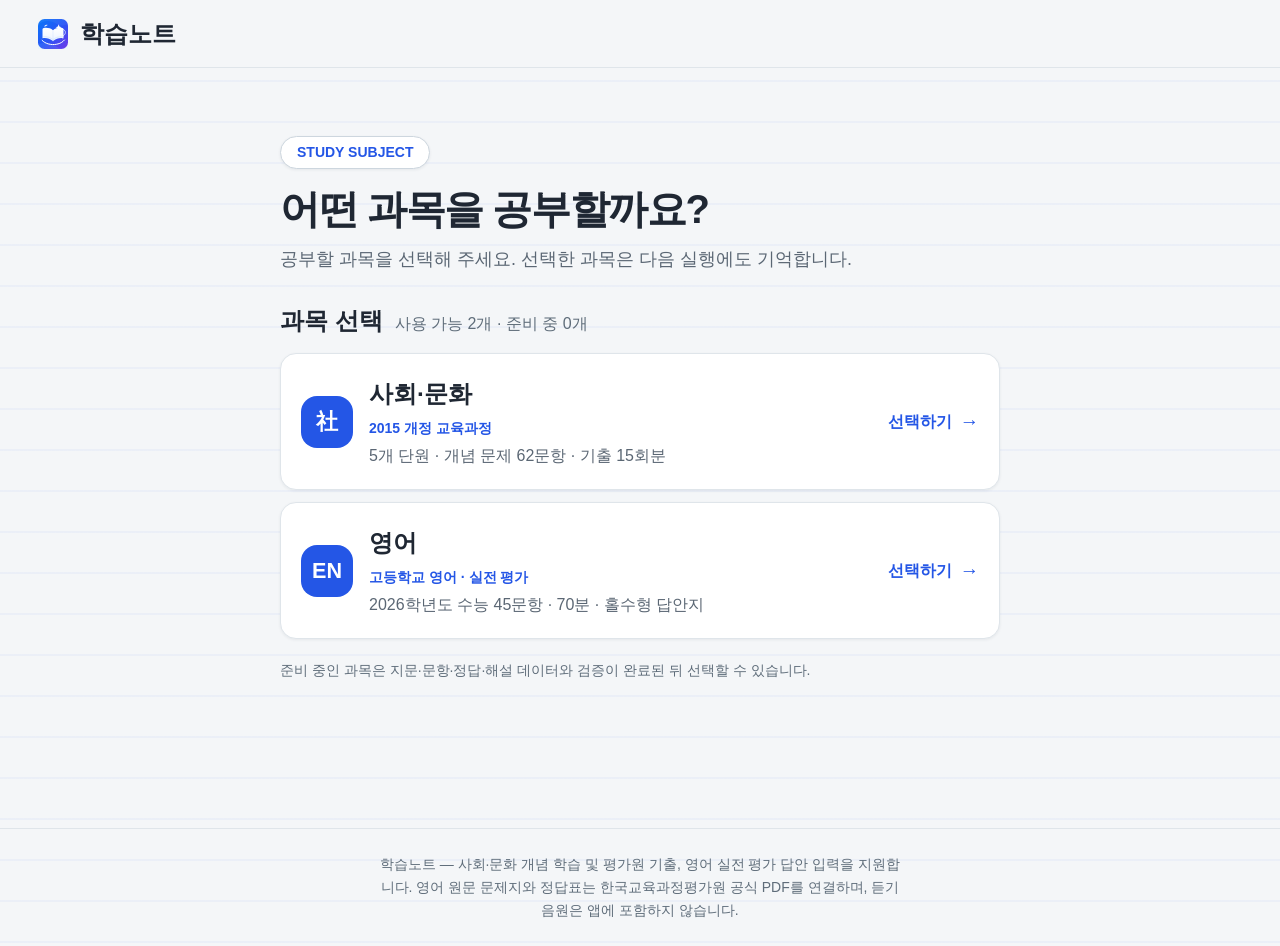
==== commit 9bd7f07f: "Build standalone local study app" ====
--- a/index.html
+++ b/index.html
@@ -28,6 +28,7 @@
       <button class="gnb-btn" data-nav="home" type="button">문제 풀기</button>
       <button class="gnb-btn" data-nav="subject-select" type="button">과목 변경</button>
       <button class="gnb-btn" data-nav="exam" type="button">실전 모의고사</button>
+      <button class="gnb-btn" data-nav="analytics" type="button">학습 분석</button>
       <button class="gnb-btn" data-nav="game" type="button">지식의 탑</button>
       <button class="gnb-btn" data-nav="concepts" type="button">개념 정리</button>
       <button class="gnb-btn" data-nav="wrong" type="button">오답 노트 <span class="wrong-count" id="wrongCountBadge" hidden>0</span></button>
@@ -44,6 +45,8 @@
   <section id="view-quiz" class="view" aria-label="문제 풀이" hidden></section>
   <!-- 결과 -->
   <section id="view-result" class="view" aria-label="결과" hidden></section>
+  <!-- 학습 분석 -->
+  <section id="view-analytics" class="view" aria-label="학습 분석" hidden></section>
   <!-- 실전 모의고사: 시험지 목록 -->
   <section id="view-exam" class="view" aria-label="실전 모의고사" hidden></section>
   <!-- 실전 모의고사: 응시 -->
@@ -59,20 +62,22 @@
 </main>
 
 <footer class="site-footer">
-  <p>학습노트 — 2015 개정 교육과정 '사회·문화' 기준 · 개념 문제는 기출 출제 경향을 반영해 자체 제작, 실전 모의고사는 한국교육과정평가원이 출제한 실제 기출(2022~2026학년도 수능·6월·9월)입니다.</p>
+  <p>학습노트 — 사회·문화 개념 학습 및 평가원 기출, 영어 실전 평가 답안 입력을 지원합니다. 영어 원문 문제지와 정답표는 한국교육과정평가원 공식 PDF를 연결하며, 듣기 음원은 앱에 포함하지 않습니다.</p>
 </footer>
 
 <script src="courses/social-culture/content.js"></script>
 <script src="js/course-registry.js"></script>
 <script src="js/data.js"></script>
 <script src="courses/social-culture/assessments.js"></script>
+<script src="courses/english/assessments.js"></script>
 <script src="js/exams.js"></script>
 <script src="js/storage.js"></script>
 <script src="js/predict.js"></script>
 <script src="js/assessment-engine.js"></script>
 <script src="js/game.js"></script>
 <script src="js/pen-tools.js?v=20261117-ai-report-1"></script>
-<script src="js/exam-app.js?v=20261117-manual-grade-1"></script>
+<script src="js/exam-app.js?v=20261117-attempt-history-1"></script>
+<script src="js/analytics.js?v=20261117-learning-analytics-1"></script>
 <script src="js/app.js"></script>
 <script>
 if ('serviceWorker' in navigator && (location.protocol === 'https:' || location.hostname === 'localhost' || location.hostname === '127.0.0.1')) {
--- a/css/style.css
+++ b/css/style.css
@@ -170,6 +170,15 @@
   border-color: var(--color-primary); background: var(--color-primary-highlight); box-shadow: var(--shadow-md);
   transform: translateY(-1px) scale(1.015);
 }
+.subject-pick-button:disabled {
+  cursor: not-allowed; opacity: .72;
+}
+.subject-pick-button:disabled:hover, .subject-pick-button:disabled:focus-visible {
+  border-color: var(--color-divider); background: var(--color-surface); box-shadow: var(--shadow-sm);
+  transform: none;
+}
+.subject-pick-button:disabled .subject-pick-mark { background: var(--color-text-faint); }
+.subject-pick-button:disabled .subject-pick-action { color: var(--color-text-muted); }
 .subject-pick-mark {
   display: inline-flex; flex: 0 0 52px; width: 52px; height: 52px; align-items: center; justify-content: center;
   color: #fff; background: var(--color-primary); border-radius: 16px; font-size: 1.35rem; font-weight: 850;
@@ -975,3 +984,244 @@
 .manual-grade-answer { min-width:0; }
 .manual-grade-answer pre { max-height:16rem; overflow:auto; white-space:pre-wrap; overflow-wrap:anywhere; margin-top:var(--space-2); padding:var(--space-3); border-radius:var(--radius-md); background:var(--color-bg-subtle); }
 .manual-grade-item .exam-response-field { max-width:100%; }
+
+
+/* 응시 기록 */
+.attempt-history { margin:var(--space-6) 0; }
+.attempt-history-list { display:grid; gap:var(--space-3); }
+.attempt-history-item { display:flex; align-items:center; justify-content:space-between; gap:var(--space-3); flex-wrap:wrap; padding:var(--space-3) 0; border-top:1px solid var(--color-divider); }
+.attempt-history-info { display:grid; gap:4px; min-width:0; }
+.attempt-history-info span { color:var(--color-text-muted); font-size:var(--text-sm); }
+
+
+/* ─── 과목별 학습 분석 ─── */
+.analytics-hero { margin-bottom: var(--space-6); }
+.analytics-summary {
+  display: grid;
+  grid-template-columns: repeat(4, minmax(0, 1fr));
+  gap: var(--space-3);
+  margin-bottom: var(--space-6);
+}
+.analytics-stat {
+  min-width: 0;
+  display: flex;
+  flex-direction: column;
+  gap: var(--space-2);
+  background: var(--color-surface);
+  border: 1px solid var(--color-divider);
+  border-radius: var(--radius-lg);
+  padding: var(--space-5);
+  box-shadow: var(--shadow-sm);
+}
+.analytics-stat > span {
+  color: var(--color-text-muted);
+  font-size: var(--text-xs);
+  font-weight: 700;
+}
+.analytics-stat strong {
+  font-size: clamp(1.65rem, 3.2vw, 2.35rem);
+  line-height: 1.15;
+  letter-spacing: -0.035em;
+  color: var(--color-text);
+  font-variant-numeric: tabular-nums;
+  overflow-wrap: anywhere;
+}
+.analytics-stat strong small {
+  font-size: .48em;
+  letter-spacing: 0;
+  margin-left: 3px;
+}
+.analytics-stat em {
+  color: var(--color-text-faint);
+  font-size: var(--text-xs);
+  font-style: normal;
+}
+.analytics-section { margin-top: var(--space-5); }
+.analytics-section .section-head { margin-bottom: var(--space-5); }
+.analytics-chart {
+  display: grid;
+  grid-auto-flow: column;
+  grid-auto-columns: minmax(42px, 1fr);
+  align-items: end;
+  gap: var(--space-3);
+  min-height: 176px;
+  overflow-x: auto;
+  padding: var(--space-2) var(--space-1) 0;
+}
+.analytics-chart-column {
+  min-width: 42px;
+  display: flex;
+  flex-direction: column;
+  align-items: center;
+  justify-content: flex-end;
+  gap: 5px;
+}
+.analytics-chart-value {
+  color: var(--color-text-muted);
+  font-size: 11px;
+  font-weight: 800;
+  font-variant-numeric: tabular-nums;
+}
+.analytics-chart-track {
+  width: min(30px, 72%);
+  height: 126px;
+  display: flex;
+  align-items: flex-end;
+  overflow: hidden;
+  background: var(--color-surface-offset);
+  border-radius: 6px 6px 3px 3px;
+}
+.analytics-chart-track i {
+  display: block;
+  width: 100%;
+  min-height: 3px;
+  background: var(--color-primary);
+  border-radius: 5px 5px 2px 2px;
+}
+.analytics-chart-date {
+  white-space: nowrap;
+  color: var(--color-text-faint);
+  font-size: 11px;
+  font-weight: 600;
+}
+.analytics-note {
+  margin-top: var(--space-4);
+  color: var(--color-text-faint);
+  font-size: var(--text-xs);
+  line-height: 1.6;
+}
+.analytics-empty {
+  padding: var(--space-6);
+  border: 1px dashed var(--color-border);
+  border-radius: var(--radius-md);
+  color: var(--color-text-muted);
+  text-align: center;
+  font-size: var(--text-sm);
+}
+.analytics-unit-list, .analytics-weak-list {
+  display: grid;
+  gap: var(--space-3);
+}
+.analytics-unit-row {
+  display: grid;
+  grid-template-columns: minmax(150px, 1.25fr) minmax(80px, 2fr) 56px;
+  align-items: center;
+  gap: var(--space-4);
+}
+.analytics-unit-copy {
+  min-width: 0;
+  display: flex;
+  flex-direction: column;
+  gap: 2px;
+}
+.analytics-unit-copy b {
+  font-size: var(--text-sm);
+  line-height: 1.35;
+}
+.analytics-unit-copy span {
+  color: var(--color-text-faint);
+  font-size: 11px;
+}
+.analytics-unit-track {
+  height: 9px;
+  border-radius: 99px;
+  background: var(--color-surface-offset);
+  overflow: hidden;
+}
+.analytics-unit-track i {
+  display: block;
+  height: 100%;
+  border-radius: inherit;
+  background: var(--color-primary);
+}
+.analytics-unit-row > strong {
+  text-align: right;
+  font-size: var(--text-sm);
+  font-variant-numeric: tabular-nums;
+}
+.analytics-weak-row {
+  display: flex;
+  align-items: center;
+  justify-content: space-between;
+  gap: var(--space-4);
+  padding: var(--space-3) 0;
+  border-bottom: 1px solid var(--color-divider);
+}
+.analytics-weak-row:last-child { border-bottom: 0; }
+.analytics-weak-row > div {
+  display: flex;
+  min-width: 0;
+  flex-direction: column;
+  gap: 2px;
+}
+.analytics-weak-row b {
+  font-size: var(--text-sm);
+  line-height: 1.45;
+}
+.analytics-weak-row span {
+  color: var(--color-text-faint);
+  font-size: var(--text-xs);
+}
+.analytics-weak-row > strong {
+  flex: 0 0 auto;
+  color: var(--color-error);
+  font-size: var(--text-xs);
+  white-space: nowrap;
+}
+.analytics-action { margin-top: var(--space-4); }
+.analytics-coverage {
+  display: grid;
+  grid-template-columns: repeat(2, minmax(0, 1fr));
+  gap: var(--space-4);
+  margin-top: var(--space-5);
+  padding: var(--space-5);
+  background: var(--color-surface-2);
+  border: 1px solid var(--color-divider);
+  border-radius: var(--radius-lg);
+}
+.analytics-coverage b {
+  display: block;
+  margin-bottom: var(--space-1);
+  font-size: var(--text-sm);
+}
+.analytics-coverage p {
+  color: var(--color-text-muted);
+  font-size: var(--text-xs);
+  line-height: 1.65;
+}
+.analytics-footer-actions {
+  display: flex;
+  flex-wrap: wrap;
+  gap: var(--space-3);
+  justify-content: flex-end;
+  margin-top: var(--space-6);
+}
+@media (max-width: 760px) {
+  .analytics-summary { grid-template-columns: repeat(2, minmax(0, 1fr)); }
+  .analytics-unit-row { grid-template-columns: minmax(120px, 1.2fr) minmax(56px, 1fr) 48px; gap: var(--space-2); }
+}
+@media (max-width: 480px) {
+  .analytics-summary { gap: var(--space-2); }
+  .analytics-stat { padding: var(--space-3); }
+  .analytics-stat strong { font-size: 1.7rem; }
+  .analytics-unit-row { grid-template-columns: minmax(0, 1fr) 58px; }
+  .analytics-unit-track { grid-column: 1 / -1; grid-row: 2; }
+  .analytics-unit-row > strong { grid-column: 2; grid-row: 1; }
+  .analytics-coverage { grid-template-columns: 1fr; }
+  .analytics-weak-row { align-items: flex-start; }
+}
+
+ 
+/* Official external exam paper reference (English assessment-only course) */
+.exam-source-banner {
+  display: flex; flex-direction: column; gap: var(--space-2); margin: var(--space-4) 0;
+  padding: var(--space-4); border: 1px solid var(--color-divider); border-radius: var(--radius-lg);
+  background: var(--color-surface);
+}
+.exam-source-banner a, .exam-source-inline {
+  color: var(--color-primary); font-size: var(--text-sm); font-weight: 800; text-decoration: none;
+}
+.exam-source-banner a { align-self: flex-start; }
+.exam-source-banner span { color: var(--color-text-muted); font-size: var(--text-xs); line-height: 1.55; }
+.exam-source-banner.compact { margin: var(--space-2) 0 var(--space-4); padding: var(--space-3) var(--space-4); }
+.exam-source-inline { white-space: nowrap; }
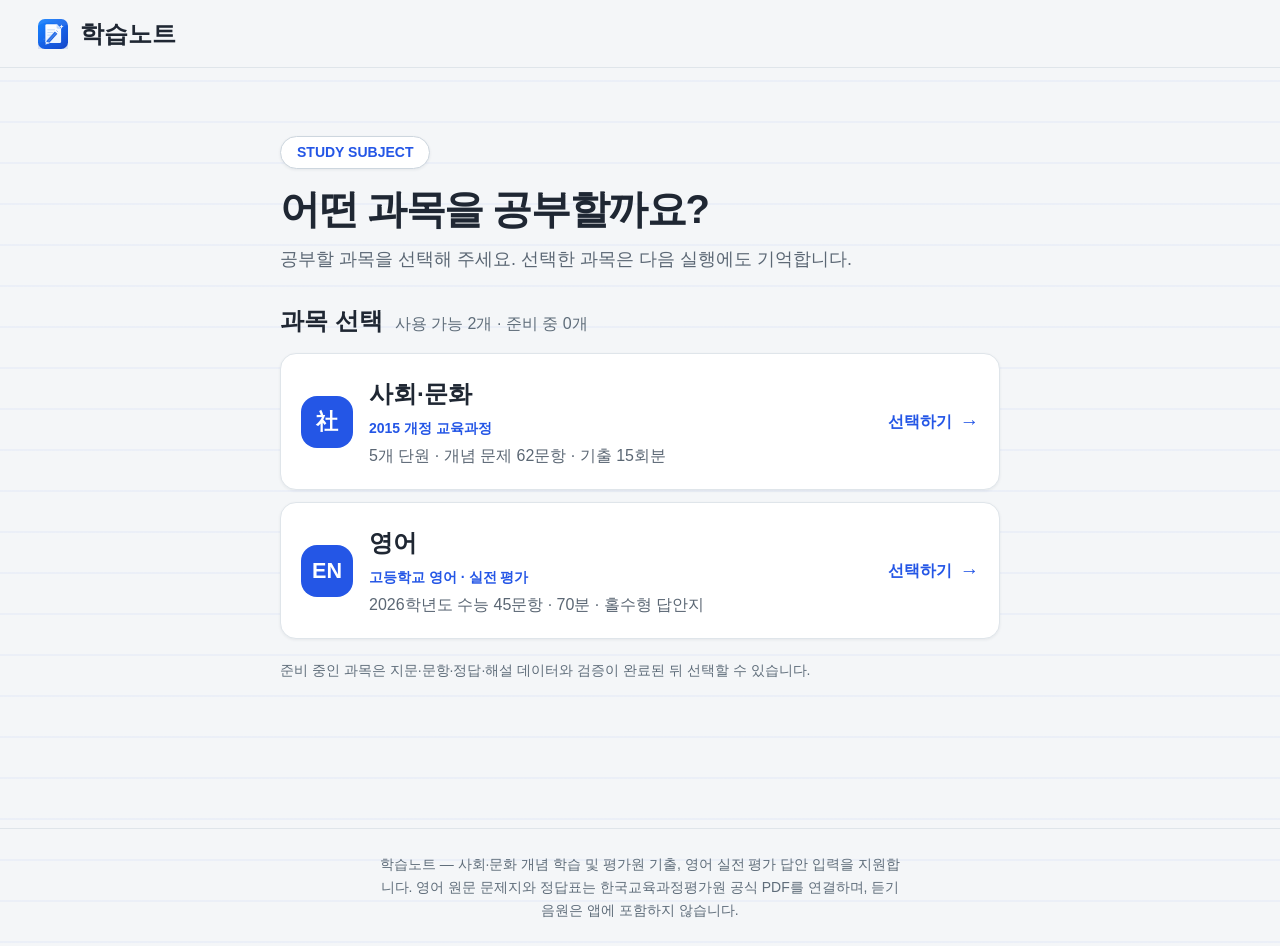
==== commit fd5c2d53: "Build standalone local study app" ====
--- a/index.html
+++ b/index.html
@@ -11,9 +11,9 @@
 <meta name="mobile-web-app-capable" content="yes" />
 <meta name="apple-mobile-web-app-capable" content="yes" />
 <meta name="apple-mobile-web-app-title" content="학습노트" />
-<link rel="icon" type="image/svg+xml" href="assets/app-icon.svg" />
-<link rel="apple-touch-icon" href="assets/app-icon-192.png" />
-<link rel="manifest" href="manifest.webmanifest?v=20261116-name-2" />
+<link rel="icon" type="image/svg+xml" href="assets/app-icon.svg?v=20261117-blue-icon-v2" />
+<link rel="apple-touch-icon" href="assets/app-icon-192.png?v=20261117-blue-icon-v2" />
+<link rel="manifest" href="manifest.webmanifest?v=20261117-blue-icon-v2" />
 <link rel="stylesheet" href="css/style.css" />
 </head>
 <body>
@@ -21,7 +21,7 @@
 <header class="site-header">
   <div class="header-inner">
     <a class="logo" href="#" data-nav="home" aria-label="홈으로">
-      <img src="assets/app-icon.svg" width="30" height="30" alt="" aria-hidden="true" />
+      <img src="assets/app-icon.svg?v=20261117-blue-icon-v2" width="30" height="30" alt="" aria-hidden="true" />
       <span class="logo-text">학습노트</span>
     </a>
     <nav class="gnb" aria-label="주요 메뉴">
@@ -76,7 +76,7 @@
 <script src="js/assessment-engine.js"></script>
 <script src="js/game.js"></script>
 <script src="js/pen-tools.js?v=20261117-ai-report-1"></script>
-<script src="js/exam-app.js?v=20261117-attempt-history-1"></script>
+<script src="js/exam-app.js?v=20261117-english-image-pen-fix-1"></script>
 <script src="js/analytics.js?v=20261117-learning-analytics-1"></script>
 <script src="js/app.js"></script>
 <script>
--- a/css/style.css
+++ b/css/style.css
@@ -1225,3 +1225,16 @@
 .exam-source-banner span { color: var(--color-text-muted); font-size: var(--text-xs); line-height: 1.55; }
 .exam-source-banner.compact { margin: var(--space-2) 0 var(--space-4); padding: var(--space-3) var(--space-4); }
 .exam-source-inline { white-space: nowrap; }
+
+
+/* Embedded English CSAT source pages and continuous listening audio */
+.exam-qimg-link { display: block; width: 100%; max-width: 760px; margin: 0 auto; }
+.exam-qimg-link .exam-qimg { max-width: 100%; }
+.exam-image-zoom-hint { display: inline-block; margin-top: 5px; padding: 5px 0 2px; color: var(--color-text-muted); font-size: var(--text-xs); text-align: right; text-decoration: underline; }
+.exam-listening-audio {
+  display: grid; gap: var(--space-2); margin: var(--space-3) 0 var(--space-4);
+  padding: var(--space-3) var(--space-4); border: 1px solid var(--color-divider);
+  border-radius: var(--radius-lg); background: var(--color-surface);
+}
+.exam-listening-audio label { font-size: var(--text-sm); font-weight: 800; color: var(--color-text); }
+.exam-listening-audio audio { display: block; width: 100%; max-width: 760px; }
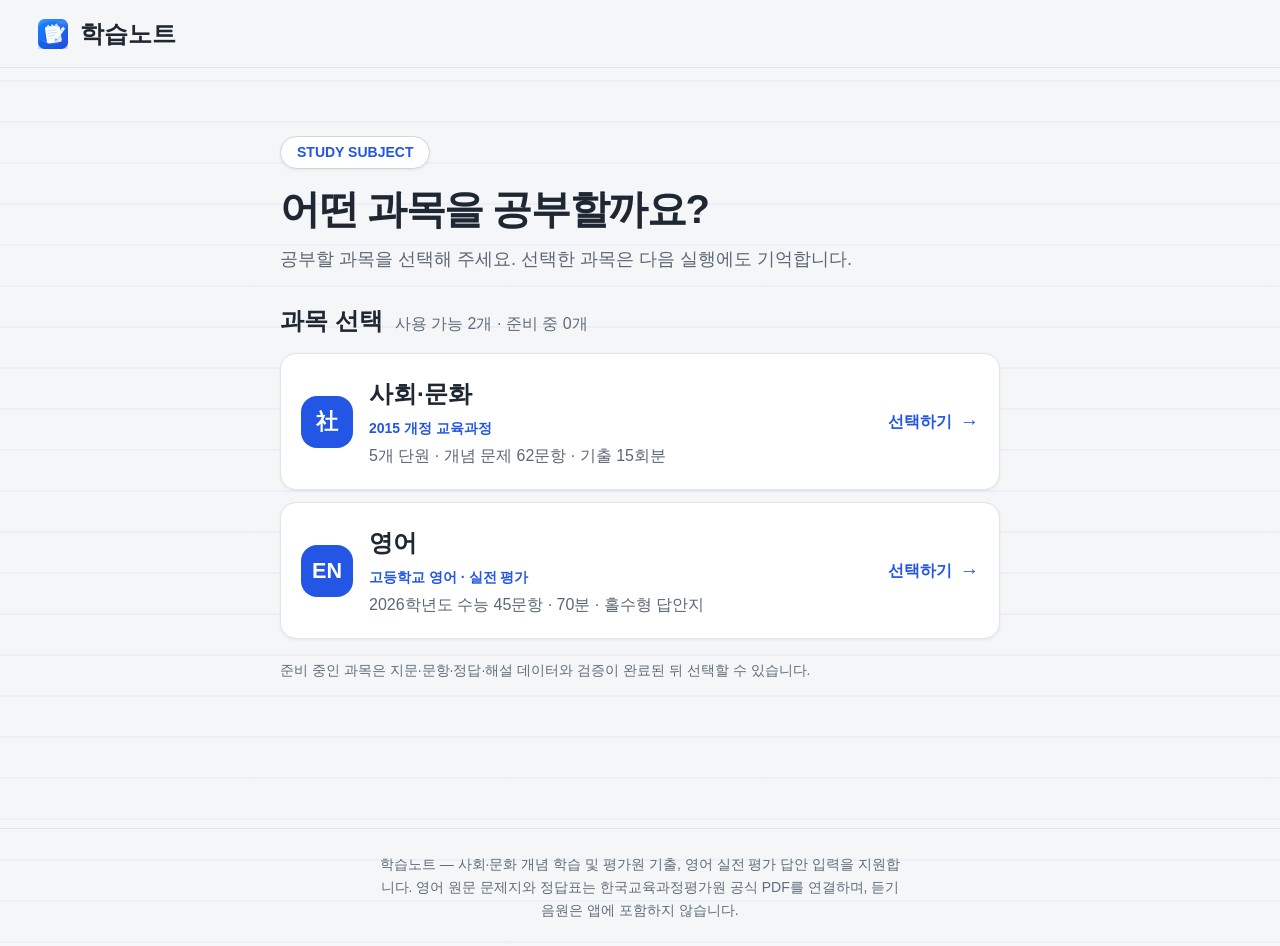
==== commit 5b922ba5: "Build standalone local study app" ====
--- a/index.html
+++ b/index.html
@@ -11,9 +11,9 @@
 <meta name="mobile-web-app-capable" content="yes" />
 <meta name="apple-mobile-web-app-capable" content="yes" />
 <meta name="apple-mobile-web-app-title" content="학습노트" />
-<link rel="icon" type="image/svg+xml" href="assets/app-icon.svg?v=20261117-blue-icon-v2" />
-<link rel="apple-touch-icon" href="assets/app-icon-192.png?v=20261117-blue-icon-v2" />
-<link rel="manifest" href="manifest.webmanifest?v=20261117-blue-icon-v2" />
+<link rel="icon" type="image/svg+xml" href="assets/app-icon.svg?v=20261118-blue-note-gradient-1" />
+<link rel="icon" type="image/webp" sizes="192x192" href="assets/app-icon-192.webp?v=20261118-blue-note-gradient-1" />
+<link rel="manifest" href="manifest.webmanifest?v=20261118-pwa-icons-pen-fix-1" />
 <link rel="stylesheet" href="css/style.css" />
 </head>
 <body>
@@ -21,7 +21,7 @@
 <header class="site-header">
   <div class="header-inner">
     <a class="logo" href="#" data-nav="home" aria-label="홈으로">
-      <img src="assets/app-icon.svg?v=20261117-blue-icon-v2" width="30" height="30" alt="" aria-hidden="true" />
+      <img src="assets/app-icon.svg?v=20261118-blue-note-gradient-1" width="30" height="30" alt="" aria-hidden="true" />
       <span class="logo-text">학습노트</span>
     </a>
     <nav class="gnb" aria-label="주요 메뉴">
@@ -75,7 +75,7 @@
 <script src="js/predict.js"></script>
 <script src="js/assessment-engine.js"></script>
 <script src="js/game.js"></script>
-<script src="js/pen-tools.js?v=20261117-ai-report-1"></script>
+<script src="js/pen-tools.js?v=20261118-pen-hover-lock-2"></script>
 <script src="js/exam-app.js?v=20261117-english-image-pen-fix-1"></script>
 <script src="js/analytics.js?v=20261117-learning-analytics-1"></script>
 <script src="js/app.js"></script>
--- a/css/style.css
+++ b/css/style.css
@@ -659,6 +659,13 @@
 }
 .pen-tool:hover { border-color: var(--color-primary); color: var(--color-primary); }
 .pen-tool.active { background: var(--color-primary); border-color: var(--color-primary); color: #fff; }
+.pen-tool[data-penclear] {
+  margin-left: auto;
+  border-color: var(--color-primary);
+  background: var(--color-primary-highlight);
+  color: var(--color-primary);
+  font-weight: 800;
+}
 .pen-palette { display: inline-flex; align-items: center; gap: 4px; padding: 2px 4px; border: 1px solid var(--color-border); border-radius: 999px; }
 .pen-color { display: inline-grid; place-items: center; width: 28px; height: 28px; padding: 3px; border: 1px solid transparent; border-radius: 50%; background: transparent; cursor: pointer; }
 .pen-color i { display: block; width: 16px; height: 16px; border: 1px solid #0002; border-radius: 50%; }
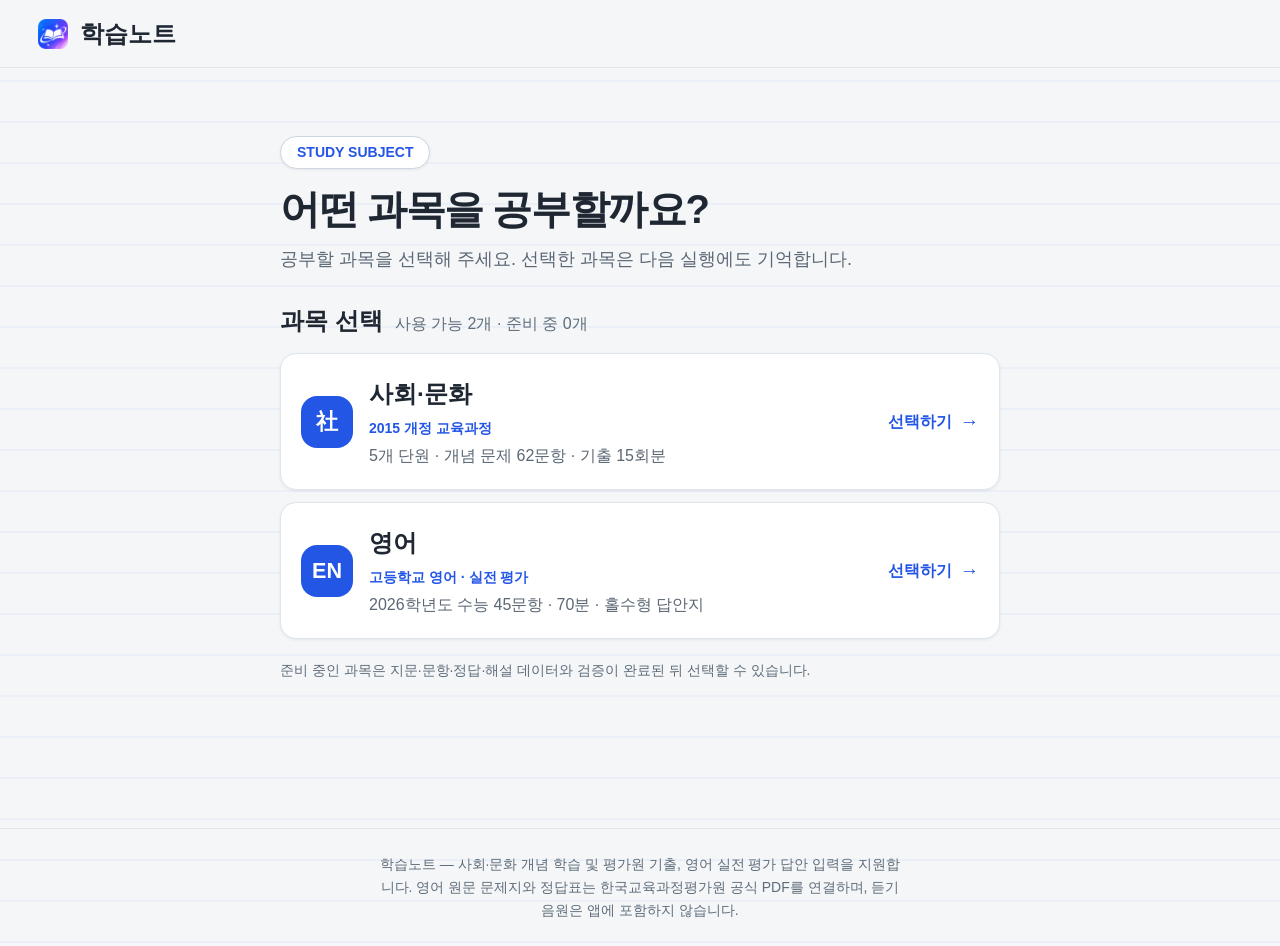
==== commit 8e56bc65: "Build standalone local study app" ====
--- a/index.html
+++ b/index.html
@@ -11,9 +11,10 @@
 <meta name="mobile-web-app-capable" content="yes" />
 <meta name="apple-mobile-web-app-capable" content="yes" />
 <meta name="apple-mobile-web-app-title" content="학습노트" />
-<link rel="icon" type="image/svg+xml" href="assets/app-icon.svg?v=20261118-blue-note-gradient-1" />
-<link rel="icon" type="image/webp" sizes="192x192" href="assets/app-icon-192.webp?v=20261118-blue-note-gradient-1" />
-<link rel="manifest" href="manifest.webmanifest?v=20261118-pwa-icons-pen-fix-1" />
+<link rel="icon" type="image/webp" sizes="512x512" href="assets/app-icon-512.webp?v=20261118-original-lesson-book-1" />
+<link rel="icon" type="image/svg+xml" href="assets/app-icon.svg?v=20261118-original-lesson-book-1" />
+<link rel="apple-touch-icon" href="assets/app-icon-192.webp?v=20261118-original-lesson-book-1" />
+<link rel="manifest" href="manifest.webmanifest?v=20261118-original-lesson-manifest-1" />
 <link rel="stylesheet" href="css/style.css" />
 </head>
 <body>
@@ -21,7 +22,7 @@
 <header class="site-header">
   <div class="header-inner">
     <a class="logo" href="#" data-nav="home" aria-label="홈으로">
-      <img src="assets/app-icon.svg?v=20261118-blue-note-gradient-1" width="30" height="30" alt="" aria-hidden="true" />
+      <img src="assets/app-icon-512.webp?v=20261118-original-lesson-book-1" width="30" height="30" alt="" aria-hidden="true" />
       <span class="logo-text">학습노트</span>
     </a>
     <nav class="gnb" aria-label="주요 메뉴">
